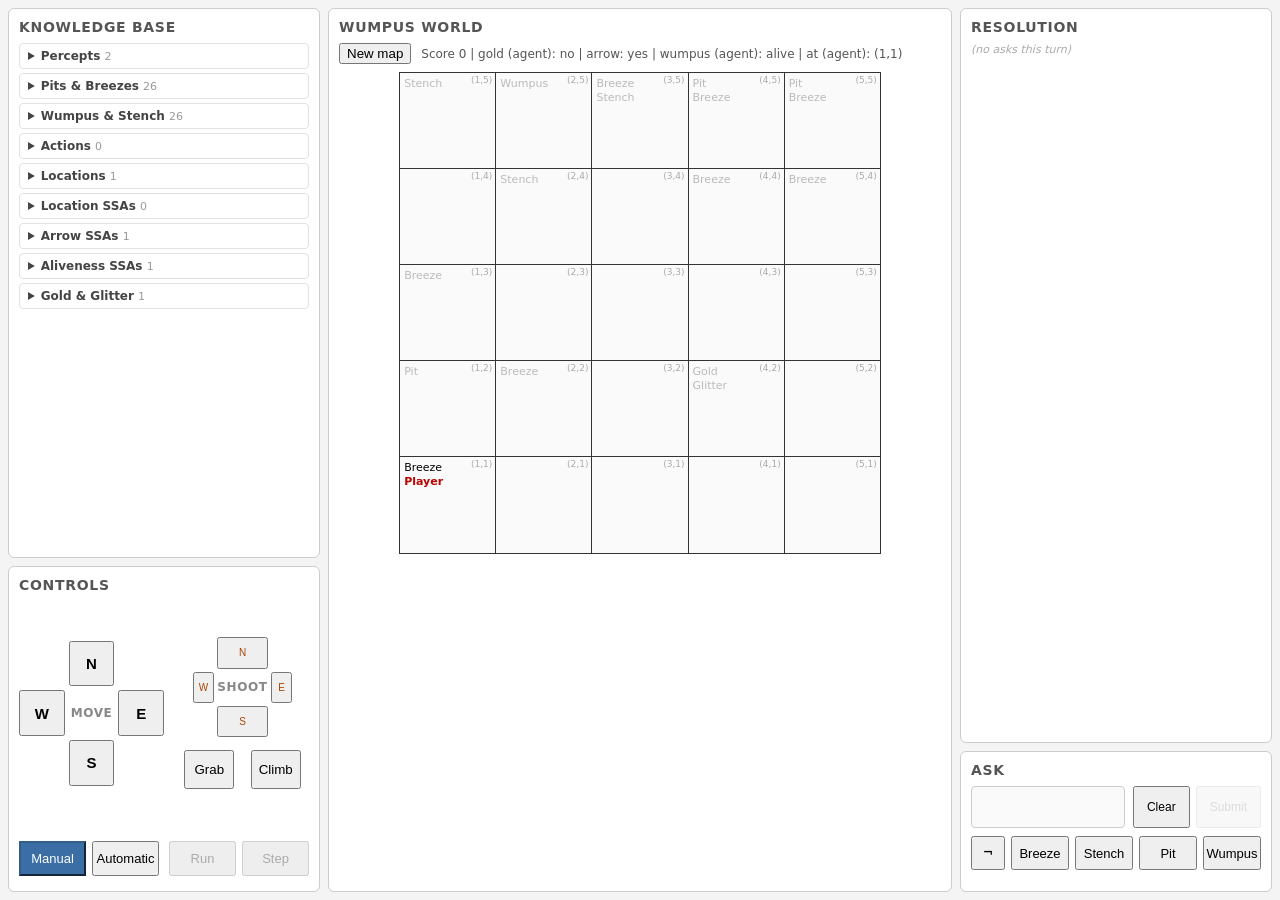
==== index.html @ 656500c4 "Initial commit: Wumpus World logical agent Propositional-logic Wumpus World agent (Russell & Norvig " ====
<!DOCTYPE html>
<html lang="en">
<head>
  <meta charset="UTF-8" />
  <meta name="viewport" content="width=device-width, initial-scale=1.0" />
  <title>Wumpus World — Logical Agents</title>
  <link rel="stylesheet" href="style.css" />
</head>
<body>
  <!--
    Five panels, per the planned layout:
      - #kb-panel      : left-upper, the agent's knowledge base
      - #ask-panel     : left-lower, the manual query ("ASK") tool
      - #game-panel    : center, the game world (focal point)
      - #solver-panel  : right-upper, the resolution solver
      - #control-panel : right-lower, controls + explanation (mode-dependent)
    Exact sizing/placement is provisional; we'll refine it later.
  -->
  <div id="app">
    <section id="kb-panel"      class="panel"><h2>Knowledge Base</h2></section>
    <section id="ask-panel"     class="panel"><h2>Ask</h2></section>
    <section id="game-panel"    class="panel"><h2>Wumpus World</h2></section>
    <section id="solver-panel"  class="panel"><h2>Resolution Solver</h2></section>
    <section id="control-panel" class="panel"><h2>Controls</h2></section>
  </div>

  <!-- Classic scripts, loaded in dependency order. logic.js defines WW; -->
  <!-- ui.js consumes it.                                                 -->
  <script src="logic.js"></script>
  <script src="ui.js"></script>
</body>
</html>
---- style.css ----
/* Wumpus World — Logical Agents
   Provisional layout only. The planned proportions are:
     game   = n x n        (center)
     kb     = n/2 x n       (left)
     solver = n/2 x 2n/3    (right, upper)
     control= n/2 x n/3     (right, lower)
   For now we use a simple CSS grid so the four panels are visible and
   easy to rearrange once we tune sizes. */

* { box-sizing: border-box; }

body {
  margin: 0;
  font-family: system-ui, sans-serif;
  background: #f4f4f4;
}

#app {
  display: grid;
  /* left = n/2, center = n, right = n/2  ->  columns 1fr 2fr 1fr */
  grid-template-columns: 1fr 2fr 1fr;
  /* Twelve equal rows let the two side columns have DIFFERENT bottom-panel
     heights (a plain 2fr/1fr split forces them to share two tracks), at a fine
     enough granularity to size Controls to just the pads + one control bar.
     Right column: Solver spans 19, Ask spans 5  (Ask is half its old 8/24 band).
     Left column:  KB spans 15, Controls spans 9 (pads + a smidge + the mode bar).
     Game spans all 24. Using 24 rows (vs 12) lets Controls grow by a single fine
     row — a small nudge taller — without the coarse jump a 12-row step would make. */
  grid-template-rows: repeat(24, 1fr);
  gap: 8px;
  padding: 8px;
  height: 100vh;
}

/* Ask and Controls are SWAPPED vs. before: Ask now sits bottom-RIGHT (short),
   Controls bottom-LEFT. */
#kb-panel      { grid-column: 1; grid-row: 1 / span 15; }
#control-panel { grid-column: 1; grid-row: 16 / span 9; }
#game-panel    { grid-column: 2; grid-row: 1 / span 24; }
#solver-panel  { grid-column: 3; grid-row: 1 / span 20; }
#ask-panel     { grid-column: 3; grid-row: 21 / span 4; }

.panel {
  background: #fff;
  border: 1px solid #ccc;
  border-radius: 6px;
  padding: 10px;
  overflow: auto;
}

.panel h2 {
  margin: 0 0 8px;
  font-size: 14px;
  font-weight: 600;
  color: #555;
  text-transform: uppercase;
  letter-spacing: 0.05em;
}

/* ---- basic ground-truth grid view ---- */

.toolbar {
  margin-bottom: 8px;
}

/* The game panel stacks its heading, the toolbar, then the board; the board is
   a square that fits the leftover space, and any space beneath it is headroom
   for future bottom-of-board controls. */
#game-panel {
  display: flex;
  flex-direction: column;
  overflow: hidden;
}

/* Square board that fits BOTH axes. Height is the primary driver (height:100%,
   bounded by the flex column to the panel interior) with aspect-ratio:1 deriving
   the width — so it can never overflow vertically. max-width:80% then caps the
   width; when that cap binds, the height shrinks to stay square, so it still fits.
   The board itself being square means its equal 1fr rows/columns are square cells
   — so the cells need NO aspect-ratio of their own (relying on it fought the 1fr
   rows and stretched the horizontal gap lines). align-self:center centers the
   board horizontally (the cross axis of this column) while the default main-axis
   flex-start keeps it pinned to the top — headroom pools below.
   Grid lines are a SINGLE source: the #333 board background showing through the
   gap (outer padding = the edge). Cells carry no border, so every line — interior
   and edge — is the same color and width. */
.grid {
  display: grid;
  gap: 1px;
  background: #333;
  padding: 1px;
  width: 80%;
  aspect-ratio: 1;
  max-height: 100%;
  min-height: 0;
  align-self: center;
}

.grid-cell {
  background: #fafafa;
  padding: 4px;
  font-size: 11px;
  display: flex;
  flex-direction: column;
  gap: 1px;
  position: relative;
  overflow: hidden;
}

.grid-cell .coord {
  position: absolute;
  top: 2px;
  right: 3px;
  font-size: 9px;
  color: #aaa;
}

.attr {
  text-transform: capitalize;
}

.attr.dim {
  opacity: 0.25;     /* uninferred / unobserved */
}

.attr.player {
  font-weight: 700;
  color: #b00;
}

.attr.neg {
  color: #2a8a4a;     /* proven-absent: a calm green */
  font-style: italic;
}

.toolbar .status {
  margin-left: 10px;
  font-size: 12px;
  color: #555;
}

/* ---- knowledge base panel ---- */

.kb-section {
  border: 1px solid #e2e2e2;
  border-radius: 4px;
  margin-bottom: 4px;
}

.kb-section summary {
  cursor: pointer;
  padding: 5px 8px;
  font-size: 12px;
  font-weight: 600;
  color: #444;
  user-select: none;
}

.kb-section summary:hover {
  background: #f6f6f6;
}

.kb-count {
  color: #999;
  font-weight: 400;
  font-size: 11px;
}

.kb-list {
  padding: 4px 8px 8px 18px;
  display: flex;
  flex-direction: column;
  gap: 3px;
}

.kb-formula {
  font-family: ui-monospace, "Cascadia Code", Consolas, monospace;
  font-size: 12px;
  color: #222;
  line-height: 1.35;
  white-space: pre-wrap;
  word-break: break-word;
}

.kb-empty {
  font-size: 11px;
  color: #aaa;
  font-style: italic;
}

/* ---- resolution solver panel ---- */

/* Title fixed; the ask list scrolls. */
#solver-panel {
  display: flex;
  flex-direction: column;
  overflow: hidden;
}
.solver-scroll {
  flex: 1;
  overflow: auto;
}
.solver-empty {
  font-size: 11px;
  color: #aaa;
  font-style: italic;
}

/* "resolving…" indicator: sits below the latest streamed ask while the worker
   is still running, fading slowly in and out, then disappears when done. */
.resolving {
  font-size: 11px;
  color: #888;
  font-style: italic;
  padding: 4px 2px;
  animation: resolving-pulse 1.4s ease-in-out infinite;
}
@keyframes resolving-pulse {
  0%, 100% { opacity: 0.25; }
  50%      { opacity: 1; }
}

/* Level 1: an ask. */
.ask-entry {
  border: 1px solid #ddd;
  border-radius: 4px;
  margin-bottom: 5px;
}
/* User-posed asks (vs. the agent's own) get a soft tint so they stand out in
   the shared log. The inference itself is identical; only the origin differs. */
.ask-entry.user-posed {
  background: #fbf6ec;         /* faint warm cream */
  border-color: #ecdcbf;
}
.ask-entry > summary {
  display: flex;
  align-items: baseline;
  gap: 6px;
  cursor: pointer;
  padding: 5px 8px;
  font-size: 12px;
  font-weight: 600;
  color: #333;
  user-select: none;
  list-style: none;
}
.ask-entry > summary::-webkit-details-marker { display: none; }
.ask-entry > summary::before { content: '▸'; font-size: 9px; color: #999; }
.ask-entry[open] > summary::before { content: '▾'; }
.ask-entry > summary:hover { background: #f6f6f6; }
.ask-query {
  font-family: ui-monospace, "Cascadia Code", Consolas, monospace;
}
.ask-result {
  margin-left: auto;
  font-weight: 400;
  font-size: 11px;
  color: #999;
  white-space: nowrap;
}
.ask-result.yes { color: #2a8a4a; }

/* Level 2: a step. */
.res-step {
  border-top: 1px solid #eee;
  margin: 0 6px;
}
.res-step > summary {
  display: flex;
  align-items: baseline;
  gap: 6px;
  cursor: pointer;
  padding: 3px 4px;
  font-size: 11px;
  color: #555;
  user-select: none;
  list-style: none;
}
.res-step > summary::-webkit-details-marker { display: none; }
.res-step > summary::before { content: '▸'; font-size: 8px; color: #bbb; }
.res-step[open] > summary::before { content: '▾'; }
.res-step > summary:hover { background: #fafafa; }
.step-count { margin-left: auto; }

/* The two phases get matching left-accent cues in contrasting hues, so the
   pipeline-before-resolution and the resolution proper read as distinct phases:
     - preprocessing (Input / Pure Symbol / Unit Subsumption): cool blue
     - resolution steps: a warmer green (echoes the panel's "entailed/yes" green) */
.prep-step > summary {
  color: #3a6ea5;
  border-left: 2px solid #cdd9e8;
}
.res-step:not(.prep-step) > summary {
  color: #2a8a4a;
  border-left: 2px solid #c3e0cd;
}

/* Level 3: the resolvent proof lines. */
.res-list {
  padding: 3px 4px 6px 16px;
  display: flex;
  flex-direction: column;
  gap: 2px;
}
.res-line {
  font-family: ui-monospace, "Cascadia Code", Consolas, monospace;
  font-size: 11px;
  line-height: 1.35;
  word-break: break-word;
}
.res-input.empty {
  font-weight: 700;
  color: #c00;
}

/* ---- controls ---- */

/* The control panel stacks its heading over the controls; make it a flex column
   so .controls fills the space left AFTER the <h2> instead of the full panel
   height (which, added to the heading, overflowed and triggered the scrollbar). */
#control-panel {
  display: flex;
  flex-direction: column;
  overflow: hidden;
}

/* The stack fills the panel below the heading: pads row on top (flexes to take
   the space), the mode/run-step bar beneath at its natural height. */
.controls-stack {
  flex: 1;
  min-height: 0;
  display: flex;
  flex-direction: column;
  gap: 10px;
}

.controls {
  flex: 1;
  min-height: 0;
  display: flex;
  align-items: flex-start;   /* don't stretch children to row height; a stretched
                                 .move-pad would override its aspect-ratio height
                                 and come out rectangular */
  gap: 12px;
  padding: 5px 0;            /* breathing room above and below the pad block */
}

/* Mode toggle + Run/Step bar, beneath the pads. Two groups side by side, with a
   little vertical breathing room above and below the buttons. */
.mode-bar {
  display: flex;
  gap: 10px;
  flex: 0 0 auto;
  padding: 5px 0;
}
.mode-toggle,
.run-step {
  flex: 1;
  display: flex;
  gap: 6px;
}
.mode-bar button {
  flex: 1;
  padding: 8px 0;
  font-size: 13px;
  cursor: pointer;
}
/* The selected mode is highlighted (matches the ask-panel active accent). */
.mode-btn.active {
  background: #3a6ea5;
  color: #fff;
  border-color: #345f8c;
}

/* Left half: movement pad. A square 3x3 grid: aspect-ratio:1 keeps the whole
   pad square, so its three equal rows/columns (1fr) are each square too and the
   buttons come out square with equal N–S and W–E spacing. It scales with the
   panel height; width is capped to the height so it can't stretch out of square. */
.move-pad {
  width: 50%;
  max-height: 100%;
  aspect-ratio: 1;
  align-self: center;   /* vertically center the pad without stretching it
                           (align-items:center on the row would kill aspect-ratio) */
  display: grid;
  grid-template-columns: repeat(3, 1fr);
  grid-template-rows: repeat(3, 1fr);
  gap: 4px;
}
.move-pad button {
  font-size: 15px;
  font-weight: 600;
}
/* Label in the pad's empty center cell. */
.pad-label {
  display: flex;
  align-items: center;
  justify-content: center;
  font-size: 12px;
  font-weight: 600;
  color: #888;
  text-transform: uppercase;
  letter-spacing: 0.05em;
  user-select: none;
}

/* Right half: small shooting pad on top, actions beneath. */
.right-col {
  flex: 1;
  align-self: stretch;      /* span the full row height so there's room to center */
  display: flex;
  flex-direction: column;
  justify-content: center;  /* center the shoot pad + grab/climb as a unit,
                               preserving their gap */
  gap: 13px;   /* vertical space between the shoot pad and the grab/climb row */
}
/* Small square shooting pad. Fixed width + aspect-ratio:1 keeps it square (same
   trick as .move-pad); align-self stops the column from stretching it full-width
   and out of square. */
.shoot-pad {
  width: 75%;
  max-width: 175px;
  aspect-ratio: 1;
  align-self: center;
  display: grid;
  grid-template-columns: repeat(3, 1fr);
  grid-template-rows: repeat(3, 1fr);
  gap: 3px;
}
.shoot-pad button {
  font-size: 10px;
  padding: 2px 0;
  color: #a40;
}
/* Two equal-width slots (each a .action-slot at flex:1) hold the buttons; the
   button fills 75% of its slot, centered by auto side-margins. Narrowing lives
   on the button, equal placement on the slot, so the center never moves and the
   text isn't condensed. */
.action-btns {
  display: flex;
  gap: 0px;
}
.action-slot {
  flex: 1;
  display: flex;
}
.action-slot button {
  width: 75%;
  margin: 0 auto;
  padding: 10px 0;
}

/* While the worker is inferring, dim the controls and swallow clicks so a
   second action can't race ahead of the in-flight inference. */
#control-panel.busy .controls {
  opacity: 0.5;
  pointer-events: none;
  cursor: wait;
}

/* In automatic mode the agent drives, so the manual pad is grayed and inert. */
.controls.disabled {
  opacity: 0.5;
  pointer-events: none;
}

/* ---- ask panel (manual query) ---- */

/* The query display sits left, Clear/Submit to its right. */
.ask-header {
  display: flex;
  align-items: stretch;
  gap: 8px;
}

/* Read-only query display, in logical notation, at double the panel-title size
   (title is 14px -> 28px). Looks like a text field but isn't editable. */
.ask-field {
  flex: 1;
  min-width: 0;
  height: 42px;              /* fixed at the tall size, so it doesn't grow with text */
  display: flex;
  align-items: center;
  padding: 0 10px;
  border: 1px solid #ccc;
  border-radius: 4px;
  background: #fafafa;
  font-family: ui-monospace, "Cascadia Code", Consolas, monospace;
  font-size: 22px;
  color: #222;
  overflow: hidden;
  white-space: nowrap;
  text-overflow: ellipsis;
}
/* Query still being built (not yet submittable): red text as a cue. */
.ask-field.incomplete {
  color: #c0392b;
}

.ask-btns {
  display: flex;
  gap: 6px;
}
.ask-btns button {
  padding: 4px 12px;
  font-size: 12px;
  cursor: pointer;
}
/* Grayed / inert Submit until the proposition is complete. */
.ask-btns button:disabled {
  opacity: 0.4;
  cursor: default;
}

/* Atom row: the four predicate buttons + the ¬ toggle. */
.ask-atoms {
  display: flex;
  gap: 6px;
  margin-top: 8px;
}
.ask-atom {
  flex: 1;
  padding: 6px 0;
  font-size: 13px;
  cursor: pointer;
}
/* The currently-chosen atom / active negation get a highlighted state. */
.ask-atom.active {
  background: #3a6ea5;
  color: #fff;
  border-color: #345f8c;
}
/* ¬ toggle: narrower than the atom buttons, monospace to match the field glyph. */
.ask-neg {
  flex: 0 0 auto;
  min-width: 34px;
  font-family: ui-monospace, "Cascadia Code", Consolas, monospace;
  font-size: 15px;
}
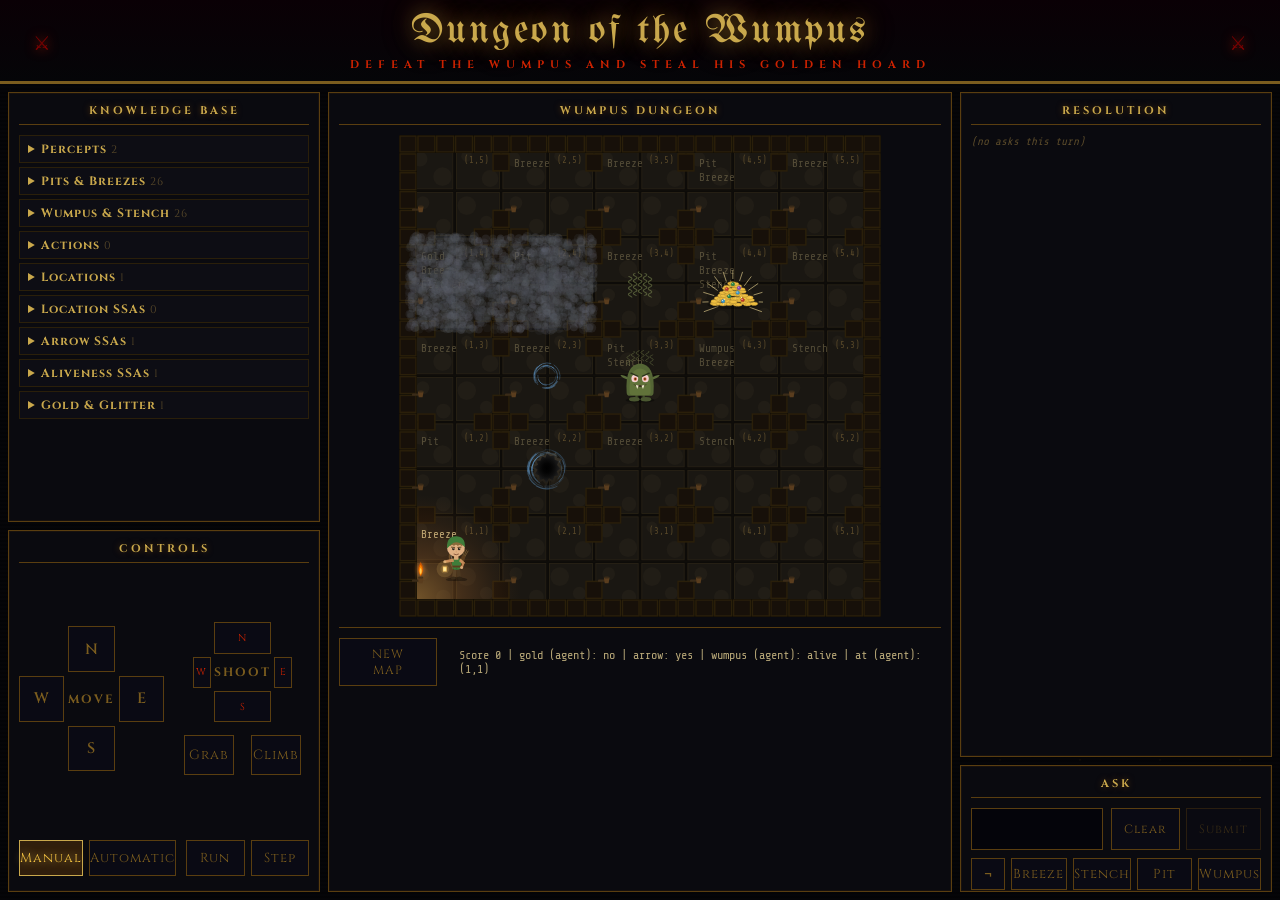
==== commit 152f0cae: "Add dungeon-crawler theming and art candidates for the Wumpus board Retro header, palette, and panel" ====
--- a/index.html
+++ b/index.html
@@ -3,10 +3,32 @@
 <head>
   <meta charset="UTF-8" />
   <meta name="viewport" content="width=device-width, initial-scale=1.0" />
-  <title>Wumpus World — Logical Agents</title>
+  <title>Dungeon of the Wumpus</title>
+
+  <!-- TODO (self-host fonts): these three faces are pulled from Google Fonts
+       for now so we can iterate on the look. Once the design is settled, swap
+       to local .woff2 files (offline/portable, and avoids the font "pop-in"
+       flash Google Fonts causes). All three are SIL OFL, so bundling is fine.
+         UnifrakturMaguntia -> blackletter title
+         Cinzel             -> panel/section titles + labels
+         Share Tech Mono    -> body text, KB formulas, resolution lines -->
+  <link rel="preconnect" href="https://fonts.googleapis.com" />
+  <link rel="preconnect" href="https://fonts.gstatic.com" crossorigin />
+  <link
+    href="https://fonts.googleapis.com/css2?family=Cinzel:wght@400;700;900&family=Share+Tech+Mono&family=UnifrakturMaguntia&display=swap"
+    rel="stylesheet"
+  />
+
   <link rel="stylesheet" href="style.css" />
 </head>
 <body>
+  <!-- Title bar: blackletter title + tagline, flanked by rune pseudo-elements
+       (see #site-header in style.css). Decorative only. -->
+  <header id="site-header">
+    <h1 class="site-title">Dungeon of the Wumpus</h1>
+    <p class="site-subtitle">Defeat the Wumpus and Steal His Golden Hoard</p>
+  </header>
+
   <!--
     Five panels, per the planned layout:
       - #kb-panel      : left-upper, the agent's knowledge base
--- a/style.css
+++ b/style.css
@@ -7,15 +7,161 @@
    For now we use a simple CSS grid so the four panels are visible and
    easy to rearrange once we tune sizes. */
 
+/* ---- theme palette ----
+   Retro dungeon-crawler look (see styleref.html). Near-black voids lit by
+   antique gold, blood red, and neon accents. These custom properties are the
+   single source of truth for color; the sections below draw from them. */
+:root {
+  --gold:        #c9a84c;
+  --gold-bright: #f0c040;
+  --gold-dim:    #7a5c1e;
+  --blood:       #8b0000;
+  --blood-bright:#cc2200;
+  --neon-green:  #00ff41;
+  --neon-teal:   #00e5ff;
+  --neon-purple: #cc00ff;
+  --bg-void:     #050508;   /* page background */
+  --bg-panel:    #0a0a0f;   /* panel background */
+  --bg-panel2:   #0d0d14;   /* inset boxes within a panel */
+  --border-dark: #2a1f0a;
+  --border-glow: #5a3e10;
+  --text-body:   #b8a878;
+  --text-dim:    #5a4a2a;
+
+  /* Font stacks. The named faces come from the Google Fonts link in index.html
+     (self-host TODO noted there); the fallbacks keep things legible before the
+     web fonts load. */
+  --font-title: 'UnifrakturMaguntia', 'Cinzel', serif;
+  --font-label: 'Cinzel', Georgia, serif;
+  --font-mono:  'Share Tech Mono', ui-monospace, "Cascadia Code", Consolas, monospace;
+
+  /* ---- dungeon textures (procedural, offline) ----
+     Two tiling SVG data-URIs for the game board (Step 2). Both are drawn in the
+     same dark stone family so wall and floor read as one dungeon.
+
+     FLOOR — one ROOM = FOUR flagstone slabs in the ORIGINAL tile style, one per
+     quadrant (viewBox 100x100; each slab 50x50). Each slab keeps the original
+     look: base fill #1a1712, mottle blobs #211d16, and the double-stroke slab
+     seam (dark #0d0b08 outer + light #272115 inner). The four slabs register the
+     four feature quadrants (breeze / stench / pit-or-wumpus / gold). Stretched
+     to fill one room (wall-center to wall-center). */
+  --tex-floor:
+    url("data:image/svg+xml,%3Csvg xmlns='http://www.w3.org/2000/svg' viewBox='0 0 100 100' preserveAspectRatio='none'%3E%3Crect width='100' height='100' fill='%231a1712'/%3E%3Cg fill='%23211d16'%3E%3Ccircle cx='13' cy='16' r='8'/%3E%3Ccircle cx='37' cy='35' r='10'/%3E%3Ccircle cx='63' cy='13' r='6'/%3E%3Ccircle cx='88' cy='37' r='9'/%3E%3Ccircle cx='16' cy='63' r='7'/%3E%3Ccircle cx='38' cy='88' r='8'/%3E%3Ccircle cx='63' cy='66' r='10'/%3E%3Ccircle cx='84' cy='84' r='7'/%3E%3C/g%3E%3Cg fill='none' stroke='%230d0b08' stroke-width='2'%3E%3Crect x='1' y='1' width='48' height='48'/%3E%3Crect x='51' y='1' width='48' height='48'/%3E%3Crect x='1' y='51' width='48' height='48'/%3E%3Crect x='51' y='51' width='48' height='48'/%3E%3C/g%3E%3Cg fill='none' stroke='%23272115' stroke-width='1'%3E%3Crect x='2' y='2' width='46' height='46'/%3E%3Crect x='52' y='2' width='46' height='46'/%3E%3Crect x='2' y='52' width='46' height='46'/%3E%3Crect x='52' y='52' width='46' height='46'/%3E%3C/g%3E%3C/svg%3E");
+
+  /* WALL — the wall is BUILT from blocks (Step 2), not a tiled sheet:
+       - a square CORNER post at every wall junction, and
+       - between two adjacent corners, a run of 4 rectangular blocks.
+     A DOORWAY drops the middle 2 blocks of a run, leaving the 2 outer blocks
+     (one against each corner) with an opening between them.
+
+     Each SVG below is stretched (background-size:100% 100%, viewBox units are
+     arbitrary) to exactly fill its wall element, so block edges always land on
+     the wall's edges regardless of board size. Fill/stroke = block face / mortar.
+
+     Corner post: one square block. */
+  --tex-post:
+    url("data:image/svg+xml,%3Csvg xmlns='http://www.w3.org/2000/svg' viewBox='0 0 10 10' preserveAspectRatio='none'%3E%3Crect width='10' height='10' fill='%23070604'/%3E%3Crect x='0.6' y='0.6' width='8.8' height='8.8' fill='%23171009' stroke='%232a1f0a' stroke-width='0.8'/%3E%3C/svg%3E");
+
+  /* Horizontal run, SOLID: 4 blocks side by side (viewBox 40 wide x 10 tall). */
+  --tex-run-h:
+    url("data:image/svg+xml,%3Csvg xmlns='http://www.w3.org/2000/svg' viewBox='0 0 40 10' preserveAspectRatio='none'%3E%3Crect width='40' height='10' fill='%23070604'/%3E%3Cg fill='%23171009' stroke='%232a1f0a' stroke-width='0.8'%3E%3Crect x='0.5' y='0.6' width='9' height='8.8'/%3E%3Crect x='10.5' y='0.6' width='9' height='8.8'/%3E%3Crect x='20.5' y='0.6' width='9' height='8.8'/%3E%3Crect x='30.5' y='0.6' width='9' height='8.8'/%3E%3C/g%3E%3C/svg%3E");
+
+  /* Horizontal run, DOORWAY: only the 2 outer blocks (middle 2 dropped). The
+     gap is transparent so the floor/passage shows through. */
+  --tex-run-h-door:
+    url("data:image/svg+xml,%3Csvg xmlns='http://www.w3.org/2000/svg' viewBox='0 0 40 10' preserveAspectRatio='none'%3E%3Cg fill='%23171009' stroke='%232a1f0a' stroke-width='0.8'%3E%3Crect x='0.5' y='0.6' width='9' height='8.8'/%3E%3Crect x='30.5' y='0.6' width='9' height='8.8'/%3E%3C/g%3E%3C/svg%3E");
+
+  /* Vertical run, SOLID: 4 blocks stacked (viewBox 10 wide x 40 tall). */
+  --tex-run-v:
+    url("data:image/svg+xml,%3Csvg xmlns='http://www.w3.org/2000/svg' viewBox='0 0 10 40' preserveAspectRatio='none'%3E%3Crect width='10' height='40' fill='%23070604'/%3E%3Cg fill='%23171009' stroke='%232a1f0a' stroke-width='0.8'%3E%3Crect x='0.6' y='0.5' width='8.8' height='9'/%3E%3Crect x='0.6' y='10.5' width='8.8' height='9'/%3E%3Crect x='0.6' y='20.5' width='8.8' height='9'/%3E%3Crect x='0.6' y='30.5' width='8.8' height='9'/%3E%3C/g%3E%3C/svg%3E");
+
+  /* Vertical run, DOORWAY: only the 2 outer (top/bottom) blocks. */
+  --tex-run-v-door:
+    url("data:image/svg+xml,%3Csvg xmlns='http://www.w3.org/2000/svg' viewBox='0 0 10 40' preserveAspectRatio='none'%3E%3Cg fill='%23171009' stroke='%232a1f0a' stroke-width='0.8'%3E%3Crect x='0.6' y='0.5' width='8.8' height='9'/%3E%3Crect x='0.6' y='30.5' width='8.8' height='9'/%3E%3C/g%3E%3C/svg%3E");
+}
+
 * { box-sizing: border-box; }
 
 body {
   margin: 0;
-  font-family: system-ui, sans-serif;
-  background: #f4f4f4;
+  color: var(--text-body);
+  font-family: var(--font-mono);
+  /* Faint CRT scanlines over a speckled void, per the reference. */
+  background-color: var(--bg-void);
+  background-image:
+    repeating-linear-gradient(
+      0deg,
+      transparent, transparent 2px,
+      rgba(0,0,0,0.3) 2px, rgba(0,0,0,0.3) 4px
+    ),
+    url("data:image/svg+xml,%3Csvg xmlns='http://www.w3.org/2000/svg' width='80' height='80'%3E%3Crect width='80' height='80' fill='%23050508'/%3E%3Ccircle cx='40' cy='40' r='1' fill='%23151008' opacity='0.8'/%3E%3Ccircle cx='10' cy='10' r='0.5' fill='%23201508' opacity='0.5'/%3E%3Ccircle cx='70' cy='30' r='0.5' fill='%23201508' opacity='0.5'/%3E%3C/svg%3E");
+
+  /* Header at natural height, #app fills the rest — so the grid still sizes to
+     the viewport now that a title bar sits above it. height:100vh (not
+     min-height) + overflow:hidden bounds the whole page to the viewport, so a
+     tall panel can't push the layout past one screen. */
+  display: flex;
+  flex-direction: column;
+  height: 100vh;
+  overflow: hidden;
+}
+
+/* ---- title bar ---- */
+
+#site-header {
+  flex: 0 0 auto;
+  position: relative;
+  text-align: center;
+  padding: 12px 0 9px;
+  background: linear-gradient(180deg, #0a0005 0%, var(--bg-void) 100%);
+  border-bottom: 3px solid var(--gold-dim);
+}
+/* Crossed-sword runes flanking the title. */
+#site-header::before,
+#site-header::after {
+  content: '⚔';
+  position: absolute;
+  top: 50%;
+  transform: translateY(-50%);
+  font-size: 26px;
+  color: var(--blood);
+  text-shadow: 0 0 12px var(--blood-bright);
+}
+#site-header::before { left: 34px; }
+#site-header::after  { right: 34px; }
+
+.site-title {
+  margin: 0;
+  font-family: var(--font-title);
+  font-weight: 400;
+  font-size: 40px;
+  line-height: 1;
+  letter-spacing: 3px;
+  color: var(--gold);
+  text-shadow: 0 0 20px var(--gold-dim), 0 0 40px rgba(180,100,0,0.3);
+}
+.site-subtitle {
+  margin: 5px 0 0;
+  font-family: var(--font-label);
+  font-weight: 700;
+  font-size: 11px;
+  letter-spacing: 6px;
+  text-transform: uppercase;
+  color: var(--blood-bright);
+  animation: flicker 4s infinite;
+}
+/* Occasional dim flicker, like failing torchlight. */
+@keyframes flicker {
+  0%, 95%, 100% { opacity: 1; }
+  96% { opacity: 0.6; }
+  97% { opacity: 1; }
+  98% { opacity: 0.4; }
+  99% { opacity: 0.9; }
 }
 
 #app {
+  flex: 1;
+  min-height: 0;
   display: grid;
   /* left = n/2, center = n, right = n/2  ->  columns 1fr 2fr 1fr */
   grid-template-columns: 1fr 2fr 1fr;
@@ -29,43 +175,88 @@
   grid-template-rows: repeat(24, 1fr);
   gap: 8px;
   padding: 8px;
-  height: 100vh;
+  /* Height comes from flex:1 in the body column (fills below the header) — no
+     100vh here, which would ignore the header and overflow the page. */
+  min-height: 0;
 }
 
 /* Ask and Controls are SWAPPED vs. before: Ask now sits bottom-RIGHT (short),
-   Controls bottom-LEFT. */
-#kb-panel      { grid-column: 1; grid-row: 1 / span 15; }
-#control-panel { grid-column: 1; grid-row: 16 / span 9; }
+   Controls bottom-LEFT. KB was trimmed (15->13) to give Controls more room
+   (9->11); Solver/Ask keep their 20/4 split (Ask sized to just its controls). */
+#kb-panel      { grid-column: 1; grid-row: 1 / span 13; }
+#control-panel { grid-column: 1; grid-row: 14 / span 11; }
 #game-panel    { grid-column: 2; grid-row: 1 / span 24; }
 #solver-panel  { grid-column: 3; grid-row: 1 / span 20; }
 #ask-panel     { grid-column: 3; grid-row: 21 / span 4; }
 
+/* Panel-box frame: dark box, glowing border, sharp corners, plus a faint inner
+   double-border (the ::before) for the layered dungeon-UI look. */
 .panel {
-  background: #fff;
-  border: 1px solid #ccc;
-  border-radius: 6px;
+  position: relative;
+  background: var(--bg-panel);
+  border: 1px solid var(--border-glow);
   padding: 10px;
   overflow: auto;
 }
-
+.panel::before {
+  content: '';
+  position: absolute;
+  inset: 0;
+  border: 1px solid rgba(180,100,0,0.08);
+  pointer-events: none;
+}
+
+/* Section title: Cinzel small-caps in gold, centered under a glowing rule. */
 .panel h2 {
-  margin: 0 0 8px;
-  font-size: 14px;
-  font-weight: 600;
-  color: #555;
+  margin: 0 0 10px;
+  font-family: var(--font-label);
+  font-size: 11px;
+  font-weight: 700;
+  color: var(--gold);
+  text-align: center;
   text-transform: uppercase;
-  letter-spacing: 0.05em;
+  letter-spacing: 3px;
+  padding-bottom: 6px;
+  border-bottom: 1px solid var(--border-glow);
+  text-shadow: 0 0 6px rgba(180,100,0,0.5);
 }
 
 /* ---- basic ground-truth grid view ---- */
 
+/* Toolbar sits BELOW the board now: New Map button on the left, status on the
+   right, framed off from the board by a glowing top rule. */
 .toolbar {
-  margin-bottom: 8px;
-}
-
-/* The game panel stacks its heading, the toolbar, then the board; the board is
-   a square that fits the leftover space, and any space beneath it is headroom
-   for future bottom-of-board controls. */
+  flex: 0 0 auto;
+  display: flex;
+  align-items: center;
+  justify-content: center;
+  gap: 12px;
+  margin-top: 10px;
+  padding-top: 10px;
+  border-top: 1px solid var(--border-glow);
+}
+.new-map-btn {
+  font-family: var(--font-label);
+  font-size: 12px;
+  letter-spacing: 1px;
+  text-transform: uppercase;
+  padding: 7px 16px;
+  color: var(--gold-dim);
+  background: #0a0a14;
+  border: 1px solid var(--border-glow);
+  cursor: pointer;
+  transition: color 0.15s, background 0.15s, border-color 0.15s, box-shadow 0.15s;
+}
+.new-map-btn:hover {
+  color: var(--gold-bright);
+  border-color: var(--gold);
+  background: rgba(180,100,0,0.10);
+  text-shadow: 0 0 6px var(--gold);
+  box-shadow: 0 0 8px rgba(180,100,0,0.2);
+}
+
+/* The game panel stacks its heading, then the board (fills the flexible space),
+   then the toolbar beneath. */
 #game-panel {
   display: flex;
   flex-direction: column;
@@ -81,30 +272,87 @@
    rows and stretched the horizontal gap lines). align-self:center centers the
    board horizontally (the cross axis of this column) while the default main-axis
    flex-start keeps it pinned to the top — headroom pools below.
-   Grid lines are a SINGLE source: the #333 board background showing through the
-   gap (outer padding = the edge). Cells carry no border, so every line — interior
-   and edge — is the same color and width. */
+   The WALL is BUILT from block elements laid into an interleaved track grid
+   (see ui.js). Tracks alternate post|cell|post|…|post — (2n+1) per axis. Posts
+   (fixed --wall-th) hold corner blocks and wall runs; cell tracks (1fr) hold
+   the floor tiles. Every wall run is a 4-block SVG; interior runs are doorways
+   (middle 2 blocks dropped), boundary runs are solid. ui.js sets the template. */
 .grid {
+  --wall-th: 18px;      /* wall thickness = post-track size; tune to taste */
+  position: relative;   /* positioning context for the floor underlay */
   display: grid;
-  gap: 1px;
-  background: #333;
-  padding: 1px;
+  gap: 0;
+  background: none;
   width: 80%;
   aspect-ratio: 1;
+  /* Square driven by width (single constraint). Don't grow — growing height
+     would fight aspect-ratio and stretch the board rectangular (the old bug).
+     Instead flex-shrink + max-height:100% caps it to the space left above the
+     toolbar (both are flex siblings in #game-panel), and margin-top:auto pushes
+     the board+headroom up so any slack pools between board and toolbar.
+     align-self centers it horizontally. */
+  flex: 0 1 auto;
   max-height: 100%;
   min-height: 0;
   align-self: center;
 }
 
+/* Per-room floor: the element fills its cell track exactly (centered on the
+   room). Its ::before carries the flagstone tile and is inset NEGATIVELY by half
+   a wall on every side, expanding SYMMETRICALLY around the room to reach
+   WALL-CENTER to WALL-CENTER — so the stones bleed under the walls and through
+   doorways while the 2x2 seams stay registered to the room (edges + center),
+   cueing the four feature quadrants.
+
+   Why a pseudo-element and not a negative margin: negative margins on a grid
+   item shift/resize it asymmetrically (it drifted onto the corners). An absolute
+   child inset from a positioned parent grows evenly on all sides. Sits UNDER the
+   wall blocks (z-index 0). Adjacent rooms' ::before boxes overlap on the shared
+   wall strip — harmless: hidden under an opaque wall, pure floor under a door. */
+.room-floor {
+  position: relative;
+  z-index: 0;
+}
+.room-floor::before {
+  content: '';
+  position: absolute;
+  inset: calc(var(--wall-th) / -2);
+  background-image: var(--tex-floor);
+  background-color: #1a1712;
+  background-repeat: no-repeat;
+  background-size: 100% 100%;
+}
+
+/* ---- wall block elements (laid into the interleaved grid by ui.js) ----
+   Each stretches its SVG to fill its track slot (100% 100%), so the fixed block
+   count in the SVG makes block edges coincide with the wall's edges at any size.
+   z-index lifts the blocks above the floor underlay. */
+.wall {
+  position: relative;
+  z-index: 1;
+  background-repeat: no-repeat;
+  background-size: 100% 100%;
+}
+.wall-post   { background-image: var(--tex-post); }
+.wall-h      { background-image: var(--tex-run-h); }
+.wall-h.door { background-image: var(--tex-run-h-door); }
+.wall-v      { background-image: var(--tex-run-v); }
+.wall-v.door { background-image: var(--tex-run-v-door); }
+
+/* Cells are now transparent content layers OVER the shared floor underlay (they
+   no longer paint their own floor). They sit above the underlay so their
+   text/glyphs are visible. */
 .grid-cell {
-  background: #fafafa;
+  position: relative;
+  z-index: 1;
+  background: none;
   padding: 4px;
   font-size: 11px;
   display: flex;
   flex-direction: column;
   gap: 1px;
-  position: relative;
-  overflow: hidden;
+  /* no overflow clip: the player token may extend slightly past the room (e.g.
+     when nudged up) and must not be cut off */
 }
 
 .grid-cell .coord {
@@ -112,56 +360,242 @@
   top: 2px;
   right: 3px;
   font-size: 9px;
-  color: #aaa;
-}
-
+  color: var(--text-dim);   /* legible on dark stone (was #aaa for the old floor) */
+}
+
+/* Player token: the hero SVG, centered horizontally, its CENTER at ~50% of the
+   room height (starting placement — we'll tweak size/position from here). */
+.player-token {
+  position: absolute;
+  left: 50%;
+  top: 50%;
+  /* nudge up a touch via the transform (not top), so the fit box / size is
+     unchanged — only the position shifts */
+  transform: translate(-50%, calc(-50% - 3px));
+  width: 63%;
+  height: 63%;
+  object-fit: contain;
+  pointer-events: none;   /* clicks fall through to the cell (query target) */
+  z-index: 2;
+}
+
+/* Wumpus token — like the player token, but its SVG viewBox is taller
+   (0 -12 100 112) to hold the stench lines above the head, so it's sized a bit
+   larger to make the body itself comparable, and object-fit keeps it centered. */
+.wumpus-token {
+  position: absolute;
+  left: 50%;
+  top: 50%;
+  transform: translate(-50%, -50%);
+  width: 72%;
+  height: 72%;
+  object-fit: contain;
+  pointer-events: none;
+  z-index: 2;
+}
+
+/* Gold hoard token — a floor treasure, so it fills much of the room and sits
+   centered (its pile already bottoms out in its own viewBox). */
+.hoard-token {
+  position: absolute;
+  left: 50%;
+  top: 50%;
+  transform: translate(-50%, -50%);
+  width: 82%;
+  height: 82%;
+  object-fit: contain;
+  pointer-events: none;
+  z-index: 2;
+}
+
+/* Percept glyph (breeze swirl / stench wisps) — a secondary cue, centered and
+   modest. (Will eventually live in a cell quadrant; centered for now.) */
+.percept-glyph {
+  position: absolute;
+  left: 50%;
+  top: 50%;
+  transform: translate(-50%, -50%);
+  width: 60%;
+  height: 60%;
+  object-fit: contain;
+  pointer-events: none;
+  z-index: 2;
+}
+/* The breeze glyph is a generated <div> holding an inline <svg>; size the svg
+   to fill the glyph box. */
+.breeze-glyph svg { width: 100%; height: 100%; display: block; }
+
+/* Fog cloud — covers one UNKNOWN quadrant. The generated svg draws a fog core
+   in its MIDDLE (~50 of a 116 viewBox) with transparent PAD margin around it,
+   so to make that core fill a quadrant the element must be sized well OVER a
+   quadrant and allowed to overflow: the transparent margin then overhangs into
+   neighboring quadrants, where adjacent fog banks overlap and merge with no
+   seam. Sized ~a full cell (≈ core covers one 50%% quadrant) and centered on
+   its quadrant by the placement code. overflow:visible so the spill shows. */
+.fog-cloud {
+  position: absolute;
+  width: 100%;
+  height: 100%;
+  object-fit: contain;
+  pointer-events: none;
+  overflow: visible;
+  z-index: 3;              /* fog sits above tokens/percepts: it HIDES them */
+}
+/* inset:0 pins the svg to the fog-cloud box; a bare height:100% collapses here
+   because the parent's height comes from an absolute % (svg would render tiny). */
+.fog-cloud svg { position: absolute; inset: 0; width: 100%; height: 100%;
+                 display: block; overflow: visible; }
+
+/* Gently rock the whole cloud a hair. Applied to the inner <g>; transform-origin
+   is set inline (in user units, the viewBox center) so it pivots about its
+   middle, not the group's bbox. */
+.fog-rock { animation: fog-rock 7s ease-in-out infinite; }
+@keyframes fog-rock {
+  0%   { transform: rotate(-1.5deg); }
+  50%  { transform: rotate( 1.5deg); }
+  100% { transform: rotate(-1.5deg); }
+}
+
+/* Wind arcs (breeze glyph + pit) slowly rotate about the SVG center (50,50 in
+   the 100x100 viewBox). Each arc's duration/direction is set inline (per arc)
+   so they drift in and out of phase — a turbulent swirl. transform-origin in
+   user units targets the glyph center, not each path's own bbox. */
+.wind-arc {
+  transform-origin: 50px 50px;
+  animation-name: wind-spin;
+  animation-timing-function: linear;
+  animation-iteration-count: infinite;
+}
+@keyframes wind-spin {
+  from { transform: rotate(0deg); }
+  to   { transform: rotate(360deg); }
+}
+
+/* ---- wall torch + light ---- */
+
+/* Quarter-circle warm glow radiating from the room's bottom-left corner into
+   the room (only added when lit). A radial gradient positioned at bottom-left;
+   because it's anchored there, only the upper-right quadrant falls inside the
+   room. Sits just above the floor, below token/text. */
+.torch-glow {
+  position: absolute;
+  left: 0;
+  bottom: 0;
+  width: 150%;
+  height: 150%;
+  pointer-events: none;
+  z-index: 1;
+  background: radial-gradient(
+    circle at bottom left,
+    rgba(255,180,80,0.38) 0%,
+    rgba(255,150,60,0.18) 28%,
+    rgba(255,140,50,0.06) 50%,
+    transparent 66%
+  );
+}
+
+/* Torch bracket + flame, mounted low on the LEFT wall of the room. Placed just
+   left of the room's inner edge so it reads as wall-mounted. */
+.torch {
+  position: absolute;
+  left: -7px;          /* nudge onto the left wall run */
+  bottom: 8%;          /* low, near the bottom-left corner */
+  width: 26%;
+  max-width: 26px;
+  pointer-events: none;
+  z-index: 2;
+}
+.torch svg { width: 100%; height: auto; display: block; }
+
+/* Unlit: hide the flame, leave the dark bracket. */
+.torch:not(.lit) .flame { display: none; }
+
+/* Lit: animate the flame — a gentle flicker (scale + opacity), with a warm
+   drop-shadow glow around the head. */
+.torch.lit .flame {
+  transform-box: fill-box;
+  transform-origin: 50% 100%;
+  animation: torch-flicker 0.5s ease-in-out infinite alternate;
+  filter: drop-shadow(0 0 3px rgba(255,150,60,0.8));
+}
+.torch.lit .flame-core { animation: torch-core 0.35s ease-in-out infinite alternate; transform-box: fill-box; transform-origin: 50% 100%; }
+@keyframes torch-flicker {
+  0%   { transform: scaleY(1)    scaleX(1)    translateX(0);    opacity: 0.95; }
+  100% { transform: scaleY(1.12) scaleX(0.92) translateX(0.3px); opacity: 1; }
+}
+@keyframes torch-core {
+  0%   { transform: scaleY(0.9); opacity: 0.85; }
+  100% { transform: scaleY(1.15); opacity: 1; }
+}
+
+/* ---- pit ----
+   A jagged hole centered in the room, about a doorway wide (~50% of the room),
+   filled with a gray-rim → black-center radial gradient (the SVG carries both
+   the jagged rim and the gradient). Sits above the floor, below token/text. */
+.pit {
+  position: absolute;
+  left: 50%;
+  top: 50%;
+  transform: translate(-50%, -50%);
+  width: 52%;
+  height: 52%;
+  pointer-events: none;
+  z-index: 1;
+}
+.pit svg { width: 100%; height: 100%; display: block; }
+
+/* NOTE: these text labels are a placeholder — the fog/quadrant/glyph redesign
+   will replace them. Colors bumped only to stay legible on the dark floor. */
 .attr {
   text-transform: capitalize;
+  color: var(--text-body);
 }
 
 .attr.dim {
-  opacity: 0.25;     /* uninferred / unobserved */
+  opacity: 0.35;     /* uninferred / unobserved */
 }
 
 .attr.player {
   font-weight: 700;
-  color: #b00;
+  color: var(--blood-bright);
 }
 
 .attr.neg {
-  color: #2a8a4a;     /* proven-absent: a calm green */
+  color: var(--neon-green);   /* proven-absent */
   font-style: italic;
 }
 
 .toolbar .status {
   margin-left: 10px;
   font-size: 12px;
-  color: #555;
+  color: var(--text-body);
 }
 
 /* ---- knowledge base panel ---- */
 
 .kb-section {
-  border: 1px solid #e2e2e2;
-  border-radius: 4px;
+  border: 1px solid var(--border-dark);
+  background: var(--bg-panel2);
   margin-bottom: 4px;
 }
 
 .kb-section summary {
   cursor: pointer;
   padding: 5px 8px;
+  font-family: var(--font-label);
   font-size: 12px;
-  font-weight: 600;
-  color: #444;
+  font-weight: 700;
+  color: var(--gold);
+  letter-spacing: 1px;
   user-select: none;
 }
 
 .kb-section summary:hover {
-  background: #f6f6f6;
+  background: rgba(180,100,0,0.08);
 }
 
 .kb-count {
-  color: #999;
+  color: var(--text-dim);
   font-weight: 400;
   font-size: 11px;
 }
@@ -174,9 +608,9 @@
 }
 
 .kb-formula {
-  font-family: ui-monospace, "Cascadia Code", Consolas, monospace;
+  font-family: var(--font-mono);
   font-size: 12px;
-  color: #222;
+  color: var(--text-body);
   line-height: 1.35;
   white-space: pre-wrap;
   word-break: break-word;
@@ -184,7 +618,7 @@
 
 .kb-empty {
   font-size: 11px;
-  color: #aaa;
+  color: var(--text-dim);
   font-style: italic;
 }
 
@@ -202,7 +636,7 @@
 }
 .solver-empty {
   font-size: 11px;
-  color: #aaa;
+  color: var(--text-dim);
   font-style: italic;
 }
 
@@ -210,7 +644,7 @@
    is still running, fading slowly in and out, then disappears when done. */
 .resolving {
   font-size: 11px;
-  color: #888;
+  color: var(--neon-teal);
   font-style: italic;
   padding: 4px 2px;
   animation: resolving-pulse 1.4s ease-in-out infinite;
@@ -222,15 +656,16 @@
 
 /* Level 1: an ask. */
 .ask-entry {
-  border: 1px solid #ddd;
-  border-radius: 4px;
+  border: 1px solid var(--border-dark);
+  background: var(--bg-panel2);
   margin-bottom: 5px;
 }
-/* User-posed asks (vs. the agent's own) get a soft tint so they stand out in
-   the shared log. The inference itself is identical; only the origin differs. */
+/* User-posed asks (vs. the agent's own) get a warm gold-tinted frame so they
+   stand out in the shared log. The inference itself is identical; only the
+   origin differs. */
 .ask-entry.user-posed {
-  background: #fbf6ec;         /* faint warm cream */
-  border-color: #ecdcbf;
+  background: #14100a;         /* faint warm-dark tint */
+  border-color: var(--gold-dim);
 }
 .ask-entry > summary {
   display: flex;
@@ -240,29 +675,30 @@
   padding: 5px 8px;
   font-size: 12px;
   font-weight: 600;
-  color: #333;
+  color: var(--text-body);
   user-select: none;
   list-style: none;
 }
 .ask-entry > summary::-webkit-details-marker { display: none; }
-.ask-entry > summary::before { content: '▸'; font-size: 9px; color: #999; }
+.ask-entry > summary::before { content: '▸'; font-size: 9px; color: var(--gold-dim); }
 .ask-entry[open] > summary::before { content: '▾'; }
-.ask-entry > summary:hover { background: #f6f6f6; }
+.ask-entry > summary:hover { background: rgba(180,100,0,0.08); }
 .ask-query {
-  font-family: ui-monospace, "Cascadia Code", Consolas, monospace;
+  font-family: var(--font-mono);
+  color: var(--gold);
 }
 .ask-result {
   margin-left: auto;
   font-weight: 400;
   font-size: 11px;
-  color: #999;
+  color: var(--text-body);     /* readable "not entailed" — matches the ask text */
   white-space: nowrap;
 }
-.ask-result.yes { color: #2a8a4a; }
+.ask-result.yes { color: var(--neon-green); text-shadow: 0 0 5px rgba(0,255,65,0.4); }
 
 /* Level 2: a step. */
 .res-step {
-  border-top: 1px solid #eee;
+  border-top: 1px solid var(--border-dark);
   margin: 0 6px;
 }
 .res-step > summary {
@@ -272,14 +708,14 @@
   cursor: pointer;
   padding: 3px 4px;
   font-size: 11px;
-  color: #555;
+  color: var(--text-body);
   user-select: none;
   list-style: none;
 }
 .res-step > summary::-webkit-details-marker { display: none; }
-.res-step > summary::before { content: '▸'; font-size: 8px; color: #bbb; }
+.res-step > summary::before { content: '▸'; font-size: 8px; color: var(--text-dim); }
 .res-step[open] > summary::before { content: '▾'; }
-.res-step > summary:hover { background: #fafafa; }
+.res-step > summary:hover { background: rgba(180,100,0,0.06); }
 .step-count { margin-left: auto; }
 
 /* The two phases get matching left-accent cues in contrasting hues, so the
@@ -287,12 +723,12 @@
      - preprocessing (Input / Pure Symbol / Unit Subsumption): cool blue
      - resolution steps: a warmer green (echoes the panel's "entailed/yes" green) */
 .prep-step > summary {
-  color: #3a6ea5;
-  border-left: 2px solid #cdd9e8;
+  color: var(--neon-teal);
+  border-left: 2px solid #14414a;
 }
 .res-step:not(.prep-step) > summary {
-  color: #2a8a4a;
-  border-left: 2px solid #c3e0cd;
+  color: var(--neon-green);
+  border-left: 2px solid #164a24;
 }
 
 /* Level 3: the resolvent proof lines. */
@@ -303,17 +739,41 @@
   gap: 2px;
 }
 .res-line {
-  font-family: ui-monospace, "Cascadia Code", Consolas, monospace;
+  font-family: var(--font-mono);
   font-size: 11px;
   line-height: 1.35;
+  color: var(--text-body);
   word-break: break-word;
 }
 .res-input.empty {
   font-weight: 700;
-  color: #c00;
+  color: var(--blood-bright);
+  text-shadow: 0 0 6px rgba(204,34,0,0.5);
 }
 
 /* ---- controls ---- */
+
+/* Shared button skin (dungeon "action button"): dark slab, glowing border,
+   gold-dim label that brightens with a gold glow on hover. Applies to the
+   movement/shoot pads, grab/climb, and the mode/run-step bar. */
+.controls button,
+.mode-bar button {
+  font-family: var(--font-label);
+  letter-spacing: 1px;
+  color: var(--gold-dim);
+  background: #0a0a14;
+  border: 1px solid var(--border-glow);
+  cursor: pointer;
+  transition: color 0.15s, background 0.15s, border-color 0.15s, box-shadow 0.15s;
+}
+.controls button:hover,
+.mode-bar button:hover {
+  color: var(--gold-bright);
+  border-color: var(--gold);
+  background: rgba(180,100,0,0.10);
+  text-shadow: 0 0 6px var(--gold);
+  box-shadow: 0 0 8px rgba(180,100,0,0.2);
+}
 
 /* The control panel stacks its heading over the controls; make it a flex column
    so .controls fills the space left AFTER the <h2> instead of the full panel
@@ -365,11 +825,13 @@
   font-size: 13px;
   cursor: pointer;
 }
-/* The selected mode is highlighted (matches the ask-panel active accent). */
-.mode-btn.active {
-  background: #3a6ea5;
-  color: #fff;
-  border-color: #345f8c;
+/* The selected mode is highlighted in gold (matches the ask-panel active atom). */
+.mode-btn.active,
+.mode-btn.active:hover {
+  background: rgba(180,100,0,0.22);
+  color: var(--gold-bright);
+  border-color: var(--gold);
+  text-shadow: 0 0 8px var(--gold);
 }
 
 /* Left half: movement pad. A square 3x3 grid: aspect-ratio:1 keeps the whole
@@ -396,11 +858,12 @@
   display: flex;
   align-items: center;
   justify-content: center;
+  font-family: var(--font-label);
   font-size: 12px;
-  font-weight: 600;
-  color: #888;
+  font-weight: 700;
+  color: var(--gold-dim);
   text-transform: uppercase;
-  letter-spacing: 0.05em;
+  letter-spacing: 2px;
   user-select: none;
 }
 
@@ -427,10 +890,19 @@
   grid-template-rows: repeat(3, 1fr);
   gap: 3px;
 }
+/* Shooting is the "danger" action — blood-red label, red hover glow (overrides
+   the shared gold hover). */
 .shoot-pad button {
   font-size: 10px;
   padding: 2px 0;
-  color: #a40;
+  color: var(--blood-bright);
+}
+.shoot-pad button:hover {
+  color: var(--blood-bright);
+  border-color: var(--blood-bright);
+  background: rgba(140,0,0,0.12);
+  text-shadow: 0 0 6px var(--blood-bright);
+  box-shadow: 0 0 8px rgba(140,0,0,0.25);
 }
 /* Two equal-width slots (each a .action-slot at flex:1) hold the buttons; the
    button fills 75% of its slot, centered by auto side-margins. Narrowing lives
@@ -475,6 +947,7 @@
 
 /* Read-only query display, in logical notation, at double the panel-title size
    (title is 14px -> 28px). Looks like a text field but isn't editable. */
+/* Terminal-style query readout: dark slab, mono glyphs in glowing neon green. */
 .ask-field {
   flex: 1;
   min-width: 0;
@@ -482,29 +955,48 @@
   display: flex;
   align-items: center;
   padding: 0 10px;
-  border: 1px solid #ccc;
-  border-radius: 4px;
-  background: #fafafa;
-  font-family: ui-monospace, "Cascadia Code", Consolas, monospace;
+  border: 1px solid var(--border-glow);
+  background: #04040a;
+  font-family: var(--font-mono);
   font-size: 22px;
-  color: #222;
+  color: var(--neon-green);
+  text-shadow: 0 0 6px rgba(0,255,65,0.35);
   overflow: hidden;
   white-space: nowrap;
   text-overflow: ellipsis;
 }
 /* Query still being built (not yet submittable): red text as a cue. */
 .ask-field.incomplete {
-  color: #c0392b;
+  color: var(--blood-bright);
+  text-shadow: 0 0 6px rgba(204,34,0,0.35);
 }
 
 .ask-btns {
   display: flex;
   gap: 6px;
+}
+/* Ask controls share the dungeon action-button skin. */
+.ask-btns button,
+.ask-atom {
+  font-family: var(--font-label);
+  letter-spacing: 1px;
+  color: var(--gold-dim);
+  background: #0a0a14;
+  border: 1px solid var(--border-glow);
+  cursor: pointer;
+  transition: color 0.15s, background 0.15s, border-color 0.15s, box-shadow 0.15s;
+}
+.ask-btns button:hover:not(:disabled),
+.ask-atom:hover {
+  color: var(--gold-bright);
+  border-color: var(--gold);
+  background: rgba(180,100,0,0.10);
+  text-shadow: 0 0 6px var(--gold);
+  box-shadow: 0 0 8px rgba(180,100,0,0.2);
 }
 .ask-btns button {
   padding: 4px 12px;
   font-size: 12px;
-  cursor: pointer;
 }
 /* Grayed / inert Submit until the proposition is complete. */
 .ask-btns button:disabled {
@@ -524,16 +1016,33 @@
   font-size: 13px;
   cursor: pointer;
 }
-/* The currently-chosen atom / active negation get a highlighted state. */
-.ask-atom.active {
-  background: #3a6ea5;
-  color: #fff;
-  border-color: #345f8c;
+/* The currently-chosen atom / active negation get a gold highlighted state. */
+.ask-atom.active,
+.ask-atom.active:hover {
+  background: rgba(180,100,0,0.22);
+  color: var(--gold-bright);
+  border-color: var(--gold);
+  text-shadow: 0 0 8px var(--gold);
 }
 /* ¬ toggle: narrower than the atom buttons, monospace to match the field glyph. */
 .ask-neg {
   flex: 0 0 auto;
   min-width: 34px;
-  font-family: ui-monospace, "Cascadia Code", Consolas, monospace;
+  font-family: var(--font-mono);
   font-size: 15px;
 }
+
+/* ---- scrollbars ----
+   Thin, dark, with a glowing-border-colored thumb, so scrolling panels match
+   the dungeon frame (Firefox via scrollbar-*, Chromium via ::-webkit-*). */
+* {
+  scrollbar-width: thin;
+  scrollbar-color: var(--border-glow) #000;
+}
+*::-webkit-scrollbar { width: 8px; height: 8px; }
+*::-webkit-scrollbar-track { background: #000; }
+*::-webkit-scrollbar-thumb {
+  background: var(--border-glow);
+  border: 1px solid #000;
+}
+*::-webkit-scrollbar-thumb:hover { background: var(--gold-dim); }
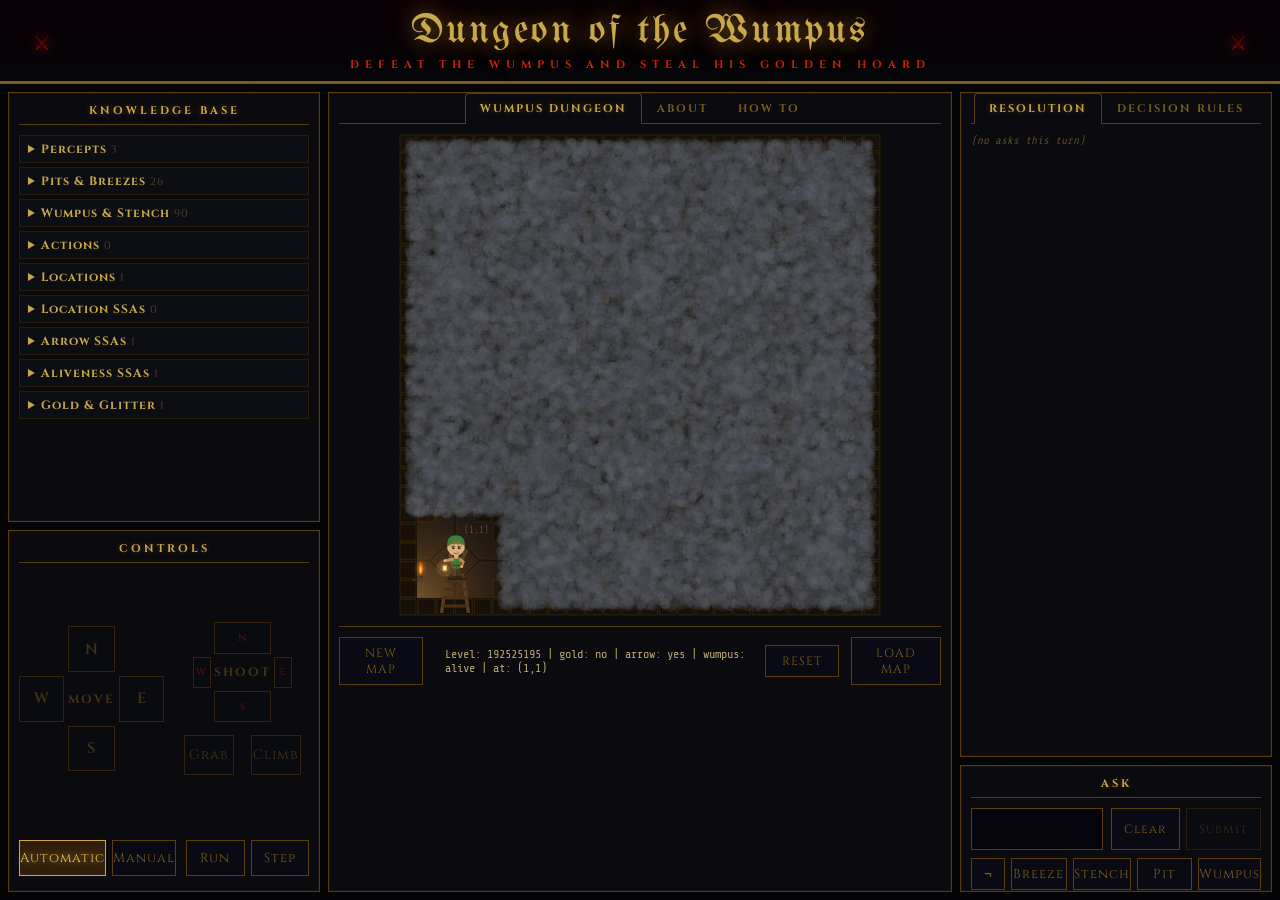
==== commit 0dd90a86: "Simplify dead fog code, dedupe wind-arc generation, fix stale comments Removes the unused square-qua" ====
--- a/index.html
+++ b/index.html
@@ -30,13 +30,12 @@
   </header>
 
   <!--
-    Five panels, per the planned layout:
+    Five panels, per the current layout (see #kb-panel etc. in style.css):
       - #kb-panel      : left-upper, the agent's knowledge base
-      - #ask-panel     : left-lower, the manual query ("ASK") tool
+      - #control-panel : left-lower, controls + explanation (mode-dependent)
       - #game-panel    : center, the game world (focal point)
       - #solver-panel  : right-upper, the resolution solver
-      - #control-panel : right-lower, controls + explanation (mode-dependent)
-    Exact sizing/placement is provisional; we'll refine it later.
+      - #ask-panel     : right-lower, the manual query ("ASK") tool
   -->
   <div id="app">
     <section id="kb-panel"      class="panel"><h2>Knowledge Base</h2></section>
--- a/style.css
+++ b/style.css
@@ -39,14 +39,18 @@
      Two tiling SVG data-URIs for the game board (Step 2). Both are drawn in the
      same dark stone family so wall and floor read as one dungeon.
 
-     FLOOR — one ROOM = FOUR flagstone slabs in the ORIGINAL tile style, one per
-     quadrant (viewBox 100x100; each slab 50x50). Each slab keeps the original
-     look: base fill #1a1712, mottle blobs #211d16, and the double-stroke slab
-     seam (dark #0d0b08 outer + light #272115 inner). The four slabs register the
-     four feature quadrants (breeze / stench / pit-or-wumpus / gold). Stretched
-     to fill one room (wall-center to wall-center). */
+     FLOOR — one ROOM = a 5-REGION tile (viewBox 100x100): 4 pentagon slabs,
+     each quadrant with its room-center-facing corner sliced off, plus a
+     central diamond (a square rotated 45deg) filling the gap. Same look as
+     before: base fill #1a1712, double-stroke slab seam (dark #0d0b08 outer +
+     light #272115 inner) traced along each region's true edges. Geometry
+     matches artcandidates/tile-layout-5region.svg exactly. Region -> fact:
+     Q1 top-left = Breeze, Q2 top-right = Gold, D center = Pit,
+     Q3 bottom-right = Wumpus, Q4 bottom-left = Stench. Stretched to fill one
+     room (wall-center to wall-center) — see artcandidates/floor-5region.svg
+     for the readable, unminified source. */
   --tex-floor:
-    url("data:image/svg+xml,%3Csvg xmlns='http://www.w3.org/2000/svg' viewBox='0 0 100 100' preserveAspectRatio='none'%3E%3Crect width='100' height='100' fill='%231a1712'/%3E%3Cg fill='%23211d16'%3E%3Ccircle cx='13' cy='16' r='8'/%3E%3Ccircle cx='37' cy='35' r='10'/%3E%3Ccircle cx='63' cy='13' r='6'/%3E%3Ccircle cx='88' cy='37' r='9'/%3E%3Ccircle cx='16' cy='63' r='7'/%3E%3Ccircle cx='38' cy='88' r='8'/%3E%3Ccircle cx='63' cy='66' r='10'/%3E%3Ccircle cx='84' cy='84' r='7'/%3E%3C/g%3E%3Cg fill='none' stroke='%230d0b08' stroke-width='2'%3E%3Crect x='1' y='1' width='48' height='48'/%3E%3Crect x='51' y='1' width='48' height='48'/%3E%3Crect x='1' y='51' width='48' height='48'/%3E%3Crect x='51' y='51' width='48' height='48'/%3E%3C/g%3E%3Cg fill='none' stroke='%23272115' stroke-width='1'%3E%3Crect x='2' y='2' width='46' height='46'/%3E%3Crect x='52' y='2' width='46' height='46'/%3E%3Crect x='2' y='52' width='46' height='46'/%3E%3Crect x='52' y='52' width='46' height='46'/%3E%3C/g%3E%3C/svg%3E");
+    url("data:image/svg+xml,%3Csvg xmlns='http://www.w3.org/2000/svg' viewBox='0 0 100 100' preserveAspectRatio='none'%3E%3Crect width='100' height='100' fill='%231a1712'/%3E%3Cg fill='none' stroke='%230d0b08' stroke-width='2' stroke-linejoin='round'%3E%3Cpolygon points='50.00,24.48 75.52,50.00 50.00,75.52 24.48,50.00'/%3E%3Cpolygon points='0.71,0.71 49.28,0.70 49.00,23.53 23.53,49.00 0.70,49.28'/%3E%3Cpolygon points='50.72,0.70 99.29,0.71 99.30,49.28 76.47,49.00 51.00,23.53'/%3E%3Cpolygon points='99.30,50.72 99.29,99.29 50.72,99.30 51.00,76.47 76.47,51.00'/%3E%3Cpolygon points='0.70,50.72 23.53,51.00 49.00,76.47 49.28,99.30 0.71,99.29'/%3E%3C/g%3E%3Cg fill='none' stroke='%23272115' stroke-width='1' stroke-linejoin='round'%3E%3Cpolygon points='50.00,25.48 74.52,50.00 50.00,74.52 25.48,50.00'/%3E%3Cpolygon points='1.41,1.41 48.57,1.40 48.00,23.58 23.58,48.00 1.40,48.57'/%3E%3Cpolygon points='51.43,1.40 98.59,1.41 98.60,48.57 76.42,48.00 52.00,23.58'/%3E%3Cpolygon points='98.60,51.43 98.59,98.59 51.43,98.60 52.00,76.42 76.42,52.00'/%3E%3Cpolygon points='1.40,51.43 23.58,52.00 48.00,76.42 48.57,98.60 1.41,98.59'/%3E%3C/g%3E%3C/svg%3E");
 
   /* WALL — the wall is BUILT from blocks (Step 2), not a tiled sheet:
        - a square CORNER post at every wall junction, and
@@ -148,15 +152,66 @@
   letter-spacing: 6px;
   text-transform: uppercase;
   color: var(--blood-bright);
-  animation: flicker 4s infinite;
-}
-/* Occasional dim flicker, like failing torchlight. */
-@keyframes flicker {
-  0%, 95%, 100% { opacity: 1; }
-  96% { opacity: 0.6; }
-  97% { opacity: 1; }
-  98% { opacity: 0.4; }
-  99% { opacity: 0.9; }
+  /* Mostly still, like a candle holding steady — a brief flicker burst at
+     hard-coded, IRREGULAR intervals (3s, 1s, 2s, 2s, 3s, 1s, 2s between
+     bursts, summing to one 14s cycle that then repeats) rather than one
+     evenly-spaced flicker — reads as less mechanical/predictable. Each
+     burst is the same short jitter (~0.3s of real time -> ~2% of 14s),
+     placed at the cumulative start time of each interval: 0s, 3s, 4s, 6s,
+     8s, 11s, 12s. */
+  animation: flicker-burst 14s ease-in-out infinite;
+}
+@keyframes flicker-burst {
+  0%, 21.4%, 28.6%, 42.9%, 57.1%, 78.6%, 85.7%, 100% { opacity: 1; text-shadow: 0 0 4px var(--blood-bright); }
+
+  /* burst @ 0s */
+  0.3%  { opacity: 1;    text-shadow: 0 0 8px var(--blood-bright); }
+  0.5%  { opacity: 0.9;  text-shadow: 0 0 3px var(--blood); }
+  0.7%  { opacity: 0.97; text-shadow: 0 0 7px var(--blood-bright); }
+  0.9%  { opacity: 0.8;  text-shadow: 0 0 4px var(--blood-bright); }
+  1.1%  { opacity: 0.95; text-shadow: 0 0 6px var(--blood-bright); }
+
+  /* burst @ 3s (21.4%) */
+  21.7% { opacity: 1;    text-shadow: 0 0 8px var(--blood-bright); }
+  21.9% { opacity: 0.9;  text-shadow: 0 0 3px var(--blood); }
+  22.1% { opacity: 0.97; text-shadow: 0 0 7px var(--blood-bright); }
+  22.3% { opacity: 0.8;  text-shadow: 0 0 4px var(--blood-bright); }
+  22.5% { opacity: 0.95; text-shadow: 0 0 6px var(--blood-bright); }
+
+  /* burst @ 4s (28.6%) */
+  28.9% { opacity: 1;    text-shadow: 0 0 8px var(--blood-bright); }
+  29.1% { opacity: 0.9;  text-shadow: 0 0 3px var(--blood); }
+  29.3% { opacity: 0.97; text-shadow: 0 0 7px var(--blood-bright); }
+  29.5% { opacity: 0.8;  text-shadow: 0 0 4px var(--blood-bright); }
+  29.7% { opacity: 0.95; text-shadow: 0 0 6px var(--blood-bright); }
+
+  /* burst @ 6s (42.9%) */
+  43.2% { opacity: 1;    text-shadow: 0 0 8px var(--blood-bright); }
+  43.4% { opacity: 0.9;  text-shadow: 0 0 3px var(--blood); }
+  43.6% { opacity: 0.97; text-shadow: 0 0 7px var(--blood-bright); }
+  43.8% { opacity: 0.8;  text-shadow: 0 0 4px var(--blood-bright); }
+  44.0% { opacity: 0.95; text-shadow: 0 0 6px var(--blood-bright); }
+
+  /* burst @ 8s (57.1%) */
+  57.4% { opacity: 1;    text-shadow: 0 0 8px var(--blood-bright); }
+  57.6% { opacity: 0.9;  text-shadow: 0 0 3px var(--blood); }
+  57.8% { opacity: 0.97; text-shadow: 0 0 7px var(--blood-bright); }
+  58.0% { opacity: 0.8;  text-shadow: 0 0 4px var(--blood-bright); }
+  58.2% { opacity: 0.95; text-shadow: 0 0 6px var(--blood-bright); }
+
+  /* burst @ 11s (78.6%) */
+  78.9% { opacity: 1;    text-shadow: 0 0 8px var(--blood-bright); }
+  79.1% { opacity: 0.9;  text-shadow: 0 0 3px var(--blood); }
+  79.3% { opacity: 0.97; text-shadow: 0 0 7px var(--blood-bright); }
+  79.5% { opacity: 0.8;  text-shadow: 0 0 4px var(--blood-bright); }
+  79.7% { opacity: 0.95; text-shadow: 0 0 6px var(--blood-bright); }
+
+  /* burst @ 12s (85.7%) */
+  86.0% { opacity: 1;    text-shadow: 0 0 8px var(--blood-bright); }
+  86.2% { opacity: 0.9;  text-shadow: 0 0 3px var(--blood); }
+  86.4% { opacity: 0.97; text-shadow: 0 0 7px var(--blood-bright); }
+  86.6% { opacity: 0.8;  text-shadow: 0 0 4px var(--blood-bright); }
+  86.8% { opacity: 0.95; text-shadow: 0 0 6px var(--blood-bright); }
 }
 
 #app {
@@ -446,14 +501,20 @@
 .fog-cloud svg { position: absolute; inset: 0; width: 100%; height: 100%;
                  display: block; overflow: visible; }
 
-/* Gently rock the whole cloud a hair. Applied to the inner <g>; transform-origin
-   is set inline (in user units, the viewBox center) so it pivots about its
-   middle, not the group's bbox. */
-.fog-rock { animation: fog-rock 7s ease-in-out infinite; }
+/* Gently rock the whole cloud. Applied to the inner <g>; transform-origin is
+   set inline (in user units, the viewBox center) so it pivots about its
+   middle, not the group's bbox. Duration/delay are randomized per-instance
+   (inline style, see ui.js) so neighboring clouds don't rock in lockstep. */
+.fog-rock {
+  --fog-rock-amp: 2.5deg;
+  animation-name: fog-rock;
+  animation-timing-function: ease-in-out;
+  animation-iteration-count: infinite;
+}
 @keyframes fog-rock {
-  0%   { transform: rotate(-1.5deg); }
-  50%  { transform: rotate( 1.5deg); }
-  100% { transform: rotate(-1.5deg); }
+  0%   { transform: rotate(calc(-1 * var(--fog-rock-amp))); }
+  50%  { transform: rotate(var(--fog-rock-amp)); }
+  100% { transform: rotate(calc(-1 * var(--fog-rock-amp))); }
 }
 
 /* Wind arcs (breeze glyph + pit) slowly rotate about the SVG center (50,50 in
@@ -507,6 +568,25 @@
 }
 .torch svg { width: 100%; height: auto; display: block; }
 
+/* Entrance ladder, fixed at (1,1) only (see renderCell), resting against the
+   SOUTH wall (the bottom edge of the grid — world y increases upward, see
+   renderGrid's row->y mapping), centered horizontally like it's leaned up
+   against the wall from inside the room. */
+.ladder {
+  position: absolute;
+  left: 50%;
+  bottom: -15px;         /* nudge onto the bottom wall run */
+  transform: translateX(-50%);
+  width: 60%;
+  max-width: 68px;
+  height: 40px;          /* explicit, so the svg below has a real basis to squash against */
+  pointer-events: none;
+  z-index: 2;
+}
+/* svg fills the wrapper exactly (both dims fixed by .ladder above) — squashed
+   vertically only, via viewBox + preserveAspectRatio="none" on the element. */
+.ladder svg { width: 100%; height: 100%; display: block; }
+
 /* Unlit: hide the flame, leave the dark bracket. */
 .torch:not(.lit) .flame { display: none; }
 
@@ -639,6 +719,15 @@
   color: var(--text-dim);
   font-style: italic;
 }
+/* Shown inside an ask entry when its proof genuinely has zero resolution
+   steps (see buildSteps) — a correct, trivial "not entailed" outcome, not a
+   missing/broken render. */
+.res-step-empty {
+  font-size: 11px;
+  color: var(--text-body);
+  font-style: italic;
+  padding: 6px 8px;
+}
 
 /* "resolving…" indicator: sits below the latest streamed ask while the worker
    is still running, fading slowly in and out, then disappears when done. */
@@ -720,7 +809,8 @@
 
 /* The two phases get matching left-accent cues in contrasting hues, so the
    pipeline-before-resolution and the resolution proper read as distinct phases:
-     - preprocessing (Input / Pure Symbol / Unit Subsumption): cool blue
+     - preprocessing (Anchoring and Component Separation / Pure Symbol
+       Elimination / Unit Subsumption): cool blue
      - resolution steps: a warmer green (echoes the panel's "entailed/yes" green) */
 .prep-step > summary {
   color: var(--neon-teal);
@@ -832,6 +922,268 @@
   color: var(--gold-bright);
   border-color: var(--gold);
   text-shadow: 0 0 8px var(--gold);
+}
+
+/* ---- panel tabs (Wumpus Dungeon / Resolution) ----
+   The tab bar IS the panel's title bar — there is no separate fixed <h2>
+   above it (see renderGrid/renderSolver). The default-selected tab reads
+   like the old .panel h2 (Cinzel, gold, bold, wide letter-spacing, glow) so
+   the panel looks unchanged before a user ever switches tabs; inactive tabs
+   sit dimmer beside it.
+
+   Browser-tab shape: ONE continuous rule belongs to .tab-bar alone (its own
+   border-bottom) — buttons carry NO bottom border of their own, so there is
+   nothing to visually disconnect from it. Each button has its own left/
+   right/top border, like a folder tab standing up from the row. The active
+   tab "cuts" the shared rule by covering it: it's given its own bottom
+   border in the PANEL's background color, drawn 1px below the bar's rule
+   (via a bottom offset), painting over that 1px stretch of the line — so it
+   visually fuses with the content beneath with no dividing line. */
+.tab-bar {
+  display: flex;
+  flex-direction: row;
+  justify-content: center;
+  flex: 0 0 auto;
+  position: relative;               /* positioning context for the active tab's cut */
+  border-bottom: 1px solid var(--border-glow);
+  /* Explicit height, tuned to match .panel h2's own rule position exactly
+     (~10px panel padding + line box + 6px padding-bottom, adjusted a couple
+     px for actual rendered line-height vs. the naive estimate). Pulling the
+     bar up by 10px (closing the gap above it, same as .panel's padding) and
+     giving it a fixed height reproduces that exact geometry regardless of
+     <button> UA quirks, since buttons are centered within this height (see
+     .tab-bar button). Tune this ONE number if the rule drifts again. */
+  height: 31px;
+  margin: -10px 0 10px;
+}
+.tab-bar button {
+  /* <button> carries UA form-control chrome (default line-height, internal
+     alignment) that fights simple padding-based centering — so instead of
+     fighting it, each button is its OWN flex container, centering its label
+     in the exact box height set by .tab-bar (100%), independent of any UA
+     button quirks. */
+  display: flex;
+  align-items: center;
+  justify-content: center;
+  height: 100%;
+  -webkit-appearance: none;
+  appearance: none;
+  position: relative;
+  background: none;
+  border: 1px solid transparent;    /* no border-bottom here — the shared rule is .tab-bar's own */
+  border-radius: 4px 4px 0 0;
+  color: var(--gold-dim);      /* brighter than --text-dim, still reads as inactive */
+  font-family: var(--font-label);
+  font-size: 11px;
+  font-weight: 700;
+  text-transform: uppercase;
+  letter-spacing: 2px;
+  margin: 0;
+  padding: 0 14px;
+  cursor: pointer;
+  transition: color 0.15s;
+}
+.tab-bar button:not(:disabled):hover {
+  color: var(--gold);
+}
+.tab-btn.active {
+  color: var(--gold);
+  border-color: var(--border-glow) var(--border-glow) transparent;
+  background: var(--bg-panel);
+  text-shadow: 0 0 6px rgba(180,100,0,0.5);
+}
+/* The actual "cut": a 2px-tall bar in the panel's own background, positioned
+   to sit exactly over the shared rule below this tab — painting over it. */
+.tab-btn.active::after {
+  content: '';
+  position: absolute;
+  left: 0;
+  right: 0;
+  bottom: -2px;
+  height: 2px;
+  background: var(--bg-panel);
+}
+.tab-btn.disabled {
+  opacity: 0.4;
+  cursor: not-allowed;
+  color: var(--text-dim);
+}
+
+/* Generic content area for a non-Dungeon/non-Resolution tab (About, How To,
+   Decision Rules placeholder). */
+.tab-content {
+  flex: 1;
+  min-height: 0;
+  overflow: auto;
+}
+.tab-placeholder {
+  color: var(--text-dim);
+  font-style: italic;
+  text-align: center;
+  margin-top: 30px;
+}
+
+/* ---- About / How To prose (Wumpus Dungeon panel) ---- */
+.prose {
+  padding: 4px 6px 12px;
+  font-size: 12px;
+  line-height: 1.5;
+}
+.prose h3 {
+  margin: 18px 0 6px;
+  font-family: var(--font-label);
+  font-size: 12px;
+  font-weight: 700;
+  color: var(--gold);
+  text-transform: uppercase;
+  letter-spacing: 1.5px;
+  border-bottom: 1px solid var(--border-dark);
+  padding-bottom: 4px;
+}
+.prose h3:first-child {
+  margin-top: 4px;
+}
+.prose p {
+  margin: 0 0 10px;
+}
+.prose ul {
+  margin: 0 0 10px;
+  padding-left: 18px;
+}
+.prose li {
+  margin-bottom: 6px;
+}
+.prose strong {
+  color: var(--gold-bright);
+  font-weight: 700;
+}
+.prose em {
+  color: var(--text-body);
+  font-style: italic;
+}
+.prose code {
+  font-family: var(--font-mono);
+  font-size: 11px;
+  color: var(--neon-teal);
+}
+
+/* Reference diagram (How To tab): the 5-region room layout. The SVG is just
+   the line skeleton (room border + the diamond/cross dividers); the actual
+   labels and hover-glyphs are HTML, absolutely positioned on top of it in
+   the same 0-100 percentage space, so a region can swap its text label for
+   the REAL in-game glyph (the same asset/generator renderCell uses) on
+   hover — something plain SVG text can't do without <foreignObject>. */
+.howto-diagram {
+  position: relative;
+  max-width: 220px;
+  aspect-ratio: 1;
+  margin: 4px auto 14px;
+}
+.howto-diagram svg {
+  position: absolute;
+  inset: 0;
+  width: 100%;
+  height: 100%;
+  display: block;
+  pointer-events: none;   /* clicks/hovers pass through to the HTML regions above */
+}
+
+.howto-region {
+  position: absolute;
+  display: flex;
+  align-items: center;
+  justify-content: center;
+  cursor: default;
+}
+.howto-region-label {
+  font-family: var(--font-mono);
+  font-size: 9px;
+  color: var(--text-body);
+}
+/* The glyph container is sized/positioned like a mini version of a real
+   .grid-cell region (see .percept-glyph/.pit in the game board CSS) — both
+   makeBreeze()/makePit()'s own absolute-positioned SVG and the plain <img>
+   tags need a sized, positioned ancestor to size themselves against. */
+.howto-region-glyph {
+  position: relative;
+  width: 70%;
+  height: 70%;
+  display: none;
+}
+.howto-region-glyph img {
+  position: absolute;
+  left: 50%;
+  top: 50%;
+  transform: translate(-50%, -50%);
+  width: 70%;
+  height: 70%;
+  object-fit: contain;
+}
+/* Nudge the gold glyph up slightly, matching the small vertical adjustment
+   placeInRegion applies to it on the real game board. */
+#howto-region-gold .howto-region-glyph img {
+  top: calc(50% - 10px);
+}
+.howto-region:hover .howto-region-label {
+  display: none;
+}
+.howto-region:hover .howto-region-glyph {
+  display: block;
+}
+
+/* ---- Decision Rules tab: the automatic policy's rule-by-rule trace ----
+   ALL rules are always listed, in order, at normal (readable) brightness: an
+   empty checkbox marks a rule not yet evaluated this turn, a red X marks one
+   the policy checked and rejected, and a single green check marks the one
+   that fired (with the action it chose). Brightness never signals "not
+   evaluated" — only the mark glyph does — so the list stays easy to read
+   before a student ever hits Run/Step. */
+.decision-rule-list {
+  list-style: none;
+  margin: 0;
+  padding: 0;
+  font-size: 12px;
+}
+.decision-rule {
+  display: flex;
+  align-items: baseline;
+  gap: 8px;
+  padding: 6px 4px;
+  border-bottom: 1px solid var(--border-dark);
+  color: var(--text-body);
+}
+.decision-rule-mark {
+  flex: 0 0 auto;
+  width: 14px;
+  font-weight: 700;
+  color: var(--text-dim);
+}
+.decision-rule.rejected .decision-rule-mark {
+  color: var(--blood-bright);
+}
+.decision-rule.matched .decision-rule-mark {
+  color: var(--neon-green);
+}
+.decision-rule-num {
+  flex: 0 0 auto;
+  width: 18px;   /* fixed, wide enough for "10." — so 1-digit and 2-digit rule
+                    numbers don't shift the label's start position */
+  color: var(--text-dim);
+}
+/* The label is a separate flex item from the mark/number, so a wrapped
+   second line hangs at the LABEL's own left edge (past the mark+number),
+   not back under the rule number — a standard hanging indent, achieved
+   here via flex layout instead of text-indent tricks. */
+.decision-rule-label {
+  flex: 1;
+  max-width: 75%;   /* wrap earlier so a long label doesn't crowd the action column */
+}
+.decision-rule-action {
+  flex: 0 0 auto;
+  min-width: 70px;      /* reserves room so the label wraps before crowding this column */
+  color: var(--gold-bright);
+  font-weight: 700;
+  text-shadow: 0 0 6px rgba(180,100,0,0.4);
 }
 
 /* Left half: movement pad. A square 3x3 grid: aspect-ratio:1 keeps the whole
@@ -936,6 +1288,13 @@
   pointer-events: none;
 }
 
+/* Mirror: in manual mode, Run/Step do nothing, so they're grayed and inert
+   until Automatic is selected. */
+.run-step.disabled {
+  opacity: 0.5;
+  pointer-events: none;
+}
+
 /* ---- ask panel (manual query) ---- */
 
 /* The query display sits left, Clear/Submit to its right. */
@@ -1032,6 +1391,69 @@
   font-size: 15px;
 }
 
+/* ---- game-over outcome overlay ----
+   Dramatic stylized text, centered over the board itself once the game ends
+   (see renderGrid) — NOT in the status line, which never mentions score or
+   outcome (the automatic policy never considers score, so surfacing it as a
+   headline result would overstate its role). Three moods:
+     win  ('Victory') -> shiny gold, glittering, triumphant
+     left ('Escape')  -> muted, survived-but-no-win, no celebration
+     dead ('Defeat')  -> blood-red, devouring, grim */
+.outcome-overlay {
+  position: absolute;
+  inset: 0;
+  z-index: 5;             /* above fog (3), tokens, and walls */
+  display: flex;
+  align-items: center;
+  justify-content: center;
+  pointer-events: none;
+  /* --font-title (blackletter) reads ambiguously at this size — e.g. its "V"
+     is easily misread as "B" — so this uses --font-label (Cinzel) instead:
+     still dramatic/inscriptional at large size + wide tracking, but legible. */
+  font-family: var(--font-label);
+  font-weight: 900;
+  text-transform: uppercase;
+  font-size: 12vmin;
+  letter-spacing: 8px;
+  text-align: center;
+  background: rgba(0,0,0,0.35);
+}
+.outcome-win {
+  color: #ffefa8;
+  text-shadow:
+    0 0 12px #fff8dd,
+    0 0 30px var(--gold-bright),
+    0 0 60px var(--gold),
+    0 0 100px rgba(240,192,64,0.85);
+  animation: outcome-shimmer 1.6s ease-in-out infinite;
+}
+@keyframes outcome-shimmer {
+  0%, 100% {
+    opacity: 0.9;
+    text-shadow: 0 0 12px #fff8dd, 0 0 30px var(--gold-bright), 0 0 60px var(--gold), 0 0 100px rgba(240,192,64,0.85);
+  }
+  50% {
+    opacity: 1;
+    text-shadow: 0 0 20px #fff8dd, 0 0 46px var(--gold-bright), 0 0 90px var(--gold), 0 0 140px rgba(240,192,64,1);
+  }
+}
+.outcome-left {
+  color: #c9c9c9;
+  text-shadow: 0 0 16px rgba(180,180,190,0.35);
+}
+.outcome-dead {
+  color: var(--blood-bright);
+  text-shadow:
+    0 0 18px var(--blood),
+    0 0 40px rgba(139,0,0,0.7),
+    0 4px 0 #2a0000;
+  animation: outcome-pulse 1.6s ease-in-out infinite;
+}
+@keyframes outcome-pulse {
+  0%, 100% { opacity: 0.88; text-shadow: 0 0 18px var(--blood), 0 0 40px rgba(139,0,0,0.7), 0 4px 0 #2a0000; }
+  50%      { opacity: 1;    text-shadow: 0 0 26px var(--blood-bright), 0 0 60px rgba(204,34,0,0.85), 0 4px 0 #2a0000; }
+}
+
 /* ---- scrollbars ----
    Thin, dark, with a glowing-border-colored thumb, so scrolling panels match
    the dungeon frame (Firefox via scrollbar-*, Chromium via ::-webkit-*). */
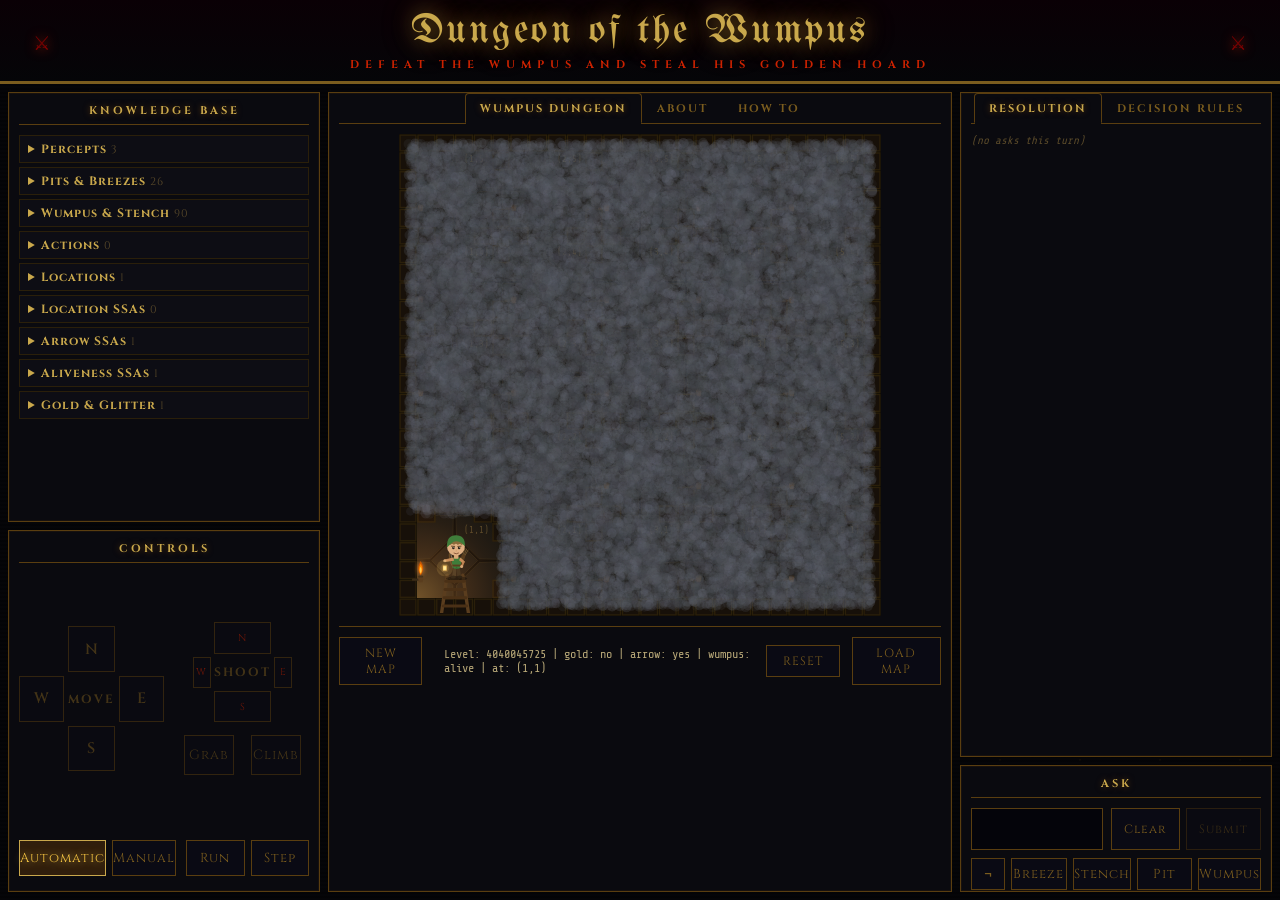
==== commit 4473525f: "Add README and self-host webfonts Adds a GitHub-facing README covering the Wumpus World rules, the l" ====
--- a/index.html
+++ b/index.html
@@ -5,19 +5,13 @@
   <meta name="viewport" content="width=device-width, initial-scale=1.0" />
   <title>Dungeon of the Wumpus</title>
 
-  <!-- TODO (self-host fonts): these three faces are pulled from Google Fonts
-       for now so we can iterate on the look. Once the design is settled, swap
-       to local .woff2 files (offline/portable, and avoids the font "pop-in"
-       flash Google Fonts causes). All three are SIL OFL, so bundling is fine.
+  <!-- Self-hosted webfonts (fonts/fonts.css) — offline/portable, no network
+       dependency once loaded, and avoids the font "pop-in" flash a remote
+       stylesheet causes. All three are SIL OFL, so bundling is fine.
          UnifrakturMaguntia -> blackletter title
          Cinzel             -> panel/section titles + labels
          Share Tech Mono    -> body text, KB formulas, resolution lines -->
-  <link rel="preconnect" href="https://fonts.googleapis.com" />
-  <link rel="preconnect" href="https://fonts.gstatic.com" crossorigin />
-  <link
-    href="https://fonts.googleapis.com/css2?family=Cinzel:wght@400;700;900&family=Share+Tech+Mono&family=UnifrakturMaguntia&display=swap"
-    rel="stylesheet"
-  />
+  <link rel="stylesheet" href="fonts/fonts.css" />
 
   <link rel="stylesheet" href="style.css" />
 </head>
--- a/fonts/fonts.css
+++ b/fonts/fonts.css
@@ -0,0 +1,30 @@
+/* fonts.css — self-hosted webfonts (replaces the Google Fonts <link> in
+   index.html so the app has no network dependency once loaded).
+
+   All three are SIL Open Font License, so bundling the files locally is
+   fine. Files downloaded from Google's own CDN (fonts.gstatic.com), Latin
+   subset only (this project never needs Latin-Extended/Cyrillic/etc.). */
+
+@font-face {
+  font-family: 'Cinzel';
+  font-style: normal;
+  font-weight: 400 900;   /* one file covers the whole weight range used (400/700/900) */
+  font-display: swap;
+  src: url('cinzel-latin.woff2') format('woff2');
+}
+
+@font-face {
+  font-family: 'Share Tech Mono';
+  font-style: normal;
+  font-weight: 400;
+  font-display: swap;
+  src: url('share-tech-mono-latin.woff2') format('woff2');
+}
+
+@font-face {
+  font-family: 'UnifrakturMaguntia';
+  font-style: normal;
+  font-weight: 400;
+  font-display: swap;
+  src: url('unifrakturmaguntia-latin.woff2') format('woff2');
+}
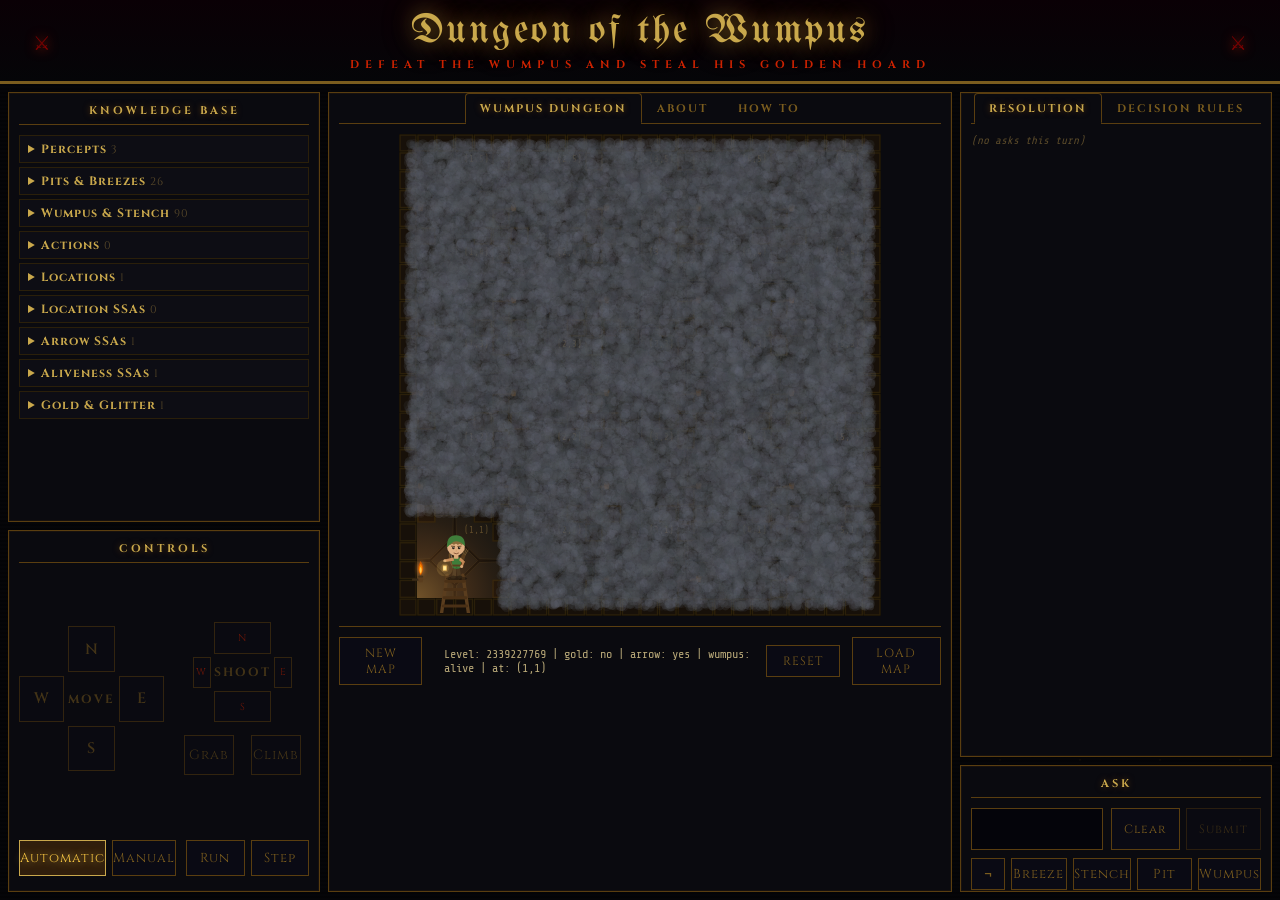
==== commit 5b605ee0: "Defer mode-switch inference; fix font pop-in with font-display: block Manual->Automatic no longer ru" ====
--- a/index.html
+++ b/index.html
@@ -6,8 +6,10 @@
   <title>Dungeon of the Wumpus</title>
 
   <!-- Self-hosted webfonts (fonts/fonts.css) — offline/portable, no network
-       dependency once loaded, and avoids the font "pop-in" flash a remote
-       stylesheet causes. All three are SIL OFL, so bundling is fine.
+       dependency once loaded. Each face uses font-display: block, so a brief
+       load holds text invisible rather than showing it in a fallback font —
+       avoids the pop-in flash a remote stylesheet (or font-display: swap)
+       causes. All three are SIL OFL, so bundling is fine.
          UnifrakturMaguntia -> blackletter title
          Cinzel             -> panel/section titles + labels
          Share Tech Mono    -> body text, KB formulas, resolution lines -->
--- a/fonts/fonts.css
+++ b/fonts/fonts.css
@@ -5,11 +5,15 @@
    fine. Files downloaded from Google's own CDN (fonts.gstatic.com), Latin
    subset only (this project never needs Latin-Extended/Cyrillic/etc.). */
 
+/* font-display: block (rather than the default swap) briefly holds text
+   invisible instead of showing it in a fallback font — since these three
+   files are small and same-origin, that block period always ends before it
+   would matter, so text simply appears once in its real face, no pop-in. */
 @font-face {
   font-family: 'Cinzel';
   font-style: normal;
   font-weight: 400 900;   /* one file covers the whole weight range used (400/700/900) */
-  font-display: swap;
+  font-display: block;
   src: url('cinzel-latin.woff2') format('woff2');
 }
 
@@ -17,7 +21,7 @@
   font-family: 'Share Tech Mono';
   font-style: normal;
   font-weight: 400;
-  font-display: swap;
+  font-display: block;
   src: url('share-tech-mono-latin.woff2') format('woff2');
 }
 
@@ -25,6 +29,6 @@
   font-family: 'UnifrakturMaguntia';
   font-style: normal;
   font-weight: 400;
-  font-display: swap;
+  font-display: block;
   src: url('unifrakturmaguntia-latin.woff2') format('woff2');
 }
--- a/style.css
+++ b/style.css
@@ -28,9 +28,9 @@
   --text-body:   #b8a878;
   --text-dim:    #5a4a2a;
 
-  /* Font stacks. The named faces come from the Google Fonts link in index.html
-     (self-host TODO noted there); the fallbacks keep things legible before the
-     web fonts load. */
+  /* Font stacks. The named faces are self-hosted (fonts/fonts.css, using
+     font-display: block to avoid a fallback-font pop-in); these fallbacks
+     only matter if a face fails to load entirely. */
   --font-title: 'UnifrakturMaguntia', 'Cinzel', serif;
   --font-label: 'Cinzel', Georgia, serif;
   --font-mono:  'Share Tech Mono', ui-monospace, "Cascadia Code", Consolas, monospace;
